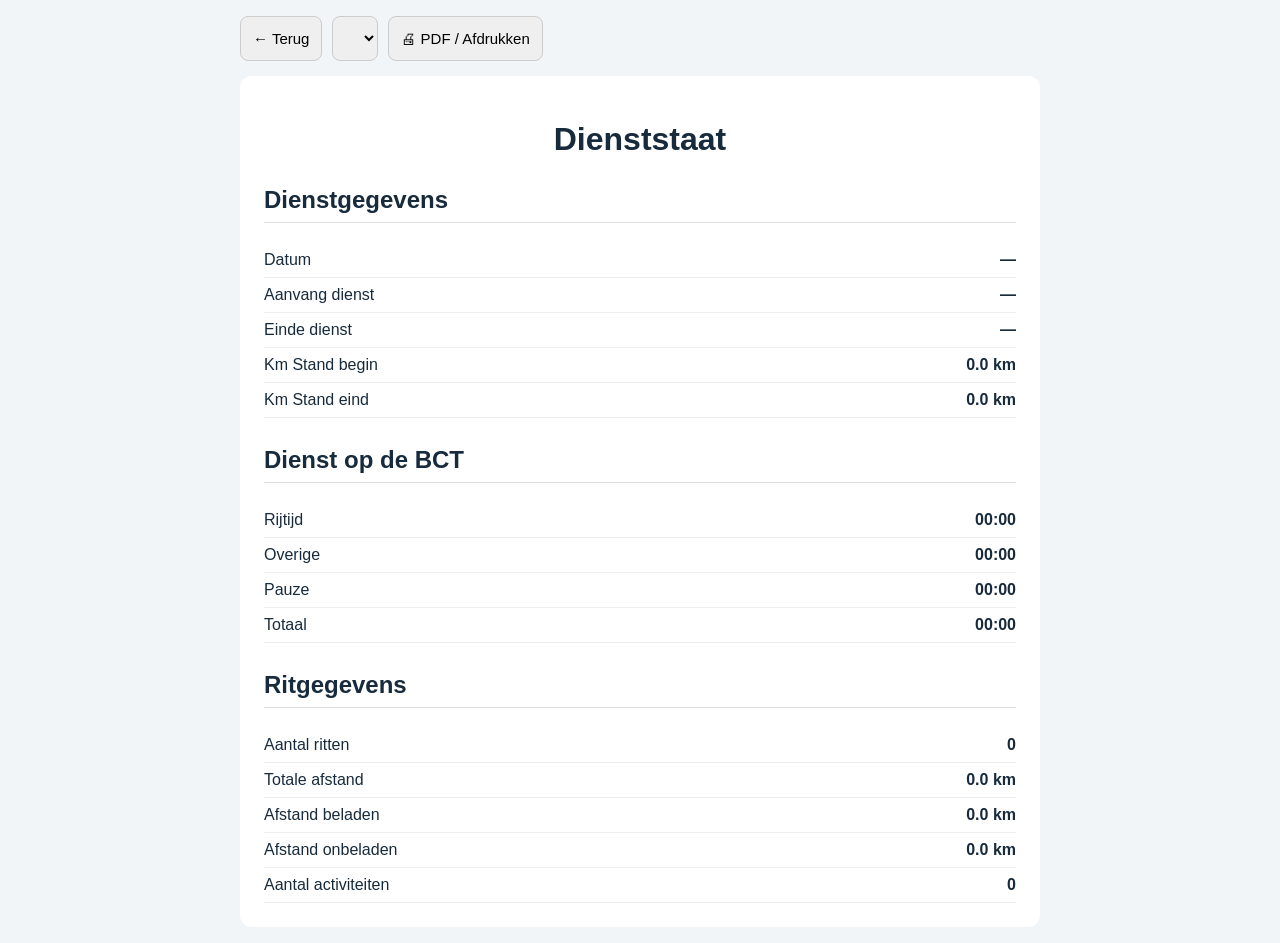
==== dienststaat.html @ f309f33b "Rename Dienststaat.html to dienststaat.html" ====
<!DOCTYPE html>
<html lang="nl">
<head>
<meta charset="UTF-8">
<meta name="viewport" content="width=device-width, initial-scale=1">
<meta name="theme-color" content="#102a43">
<title>Diensstaat | TAXI-CHIRON-01</title>

<style>
body {
  margin: 0;
  padding: 16px;
  font-family: Arial, Helvetica, sans-serif;
  background: #f2f5f8;
  color: #172b3d;
}

.container {
  max-width: 800px;
  margin: auto;
}

.sheet {
  background: white;
  padding: 24px;
  border-radius: 12px;
}

h1 {
  text-align: center;
}

h2 {
  margin-top: 28px;
  border-bottom: 1px solid #ddd;
  padding-bottom: 8px;
}

.row {
  display: flex;
  justify-content: space-between;
  gap: 12px;
  padding: 8px 0;
  border-bottom: 1px solid #eee;
}

.row strong {
  text-align: right;
}

.toolbar {
  display: flex;
  gap: 10px;
  flex-wrap: wrap;
  margin-bottom: 15px;
}

button, select {
  padding: 12px;
  border-radius: 8px;
  border: 1px solid #ccc;
  font-size: 15px;
}

@media print {
  body {
    background: white;
    padding: 0;
  }

  .toolbar {
    display: none;
  }

  .sheet {
    border-radius: 0;
  }
}
</style>
</head>

<body>
<div class="container">

<div class="toolbar">
  <button onclick="window.location.href='index.html'">← Terug</button>
  <select id="shiftSelect"></select>
  <button onclick="window.print()">🖨 PDF / Afdrukken</button>
</div>

<div class="sheet" id="sheet">
  <h1>Dienststaat</h1>

  <h2>Dienstgegevens</h2>
  <div class="row"><span>Datum</span><strong id="date">—</strong></div>
  <div class="row"><span>Aanvang dienst</span><strong id="start">—</strong></div>
  <div class="row"><span>Einde dienst</span><strong id="end">—</strong></div>
  <div class="row"><span>Km Stand begin</span><strong id="kmStart">0.0 km</strong></div>
  <div class="row"><span>Km Stand eind</span><strong id="kmEnd">0.0 km</strong></div>

  <h2>Dienst op de BCT</h2>
  <div class="row"><span>Rijtijd</span><strong id="driveTime">00:00</strong></div>
  <div class="row"><span>Overige</span><strong id="otherTime">00:00</strong></div>
  <div class="row"><span>Pauze</span><strong id="pauseTime">00:00</strong></div>
  <div class="row"><span>Totaal</span><strong id="totalTime">00:00</strong></div>

  <h2>Ritgegevens</h2>
  <div class="row"><span>Aantal ritten</span><strong id="tripCount">0</strong></div>
  <div class="row"><span>Totale afstand</span><strong id="totalDistance">0.0 km</strong></div>
  <div class="row"><span>Afstand beladen</span><strong id="loadedDistance">0.0 km</strong></div>
  <div class="row"><span>Afstand onbeladen</span><strong id="unloadedDistance">0.0 km</strong></div>
  <div class="row"><span>Aantal activiteiten</span><strong id="activities">0</strong></div>
</div>
</div>

<script>
"use strict";

const SHIFT_KEY = "taxi_shift";
const TRIPS_KEY = "taxi_trips";

function readJSON(key, fallback) {
  try {
    return JSON.parse(localStorage.getItem(key) || JSON.stringify(fallback));
  } catch {
    return fallback;
  }
}

function getShifts() {
  const current = readJSON(SHIFT_KEY, null);
  const archived = readJSON("taxi_shifts_history", []);

  const list = Array.isArray(archived) ? archived.slice() : [];

  if (current && current.startTime) {
    list.push(current);
  }

  return list.sort((a, b) => new Date(b.startTime) - new Date(a.startTime);
}

function timeText(date) {
  if (!date) return "—";
  return new Date(date).toLocaleTimeString("nl-BE", {
    hour: "2-digit",
    minute: "2-digit"
  });
}

function duration(ms) {
  ms = Math.max(0, ms || 0);
  const minutes = Math.floor(ms / 60000);
  const hours = Math.floor(minutes / 60);
  return String(hours).padStart(2, "0") + ":" +
    String(minutes % 60).padStart(2, "0");
}

function shiftDuration(shift) {
  if (!shift.startTime) return 0;
  const end = shift.endTime || Date.now();
  return Math.max(0, new Date(end) - new Date(shift.startTime));
}

function pauseDuration(shift) {
  return (shift.pauses || []).reduce((sum, p) => {
    const end = p.endTime || (shift.active ? Date.now() : 0);
    return sum + Math.max(0, new Date(end) - new Date(p.startTime));
  }, 0);
}

function driveDuration(trips) {
  return trips.reduce((sum, t) => {
    if (!t.startTime || !t.endTime) return sum;
    return sum + Math.max(0, new Date(t.endTime) - new Date(t.startTime));
  }, 0);
}

function set(id, value) {
  document.getElementById(id).textContent = value;
}

function localDate(date) {
  return new Date(date).toLocaleDateString("nl-BE");
}

function getShiftTrips(shift) {
  const all = readJSON(TRIPS_KEY, []);
  return all.filter(t =>
    new Date(t.startTime) >= new Date(shift.startTime) &&
    (!shift.endTime || new Date(t.startTime) <= new Date(shift.endTime))
  );
}

function render(shift) {
  if (!shift) return;

  const trips = getShiftTrips(shift);
  const totalMs = shiftDuration(shift);
  const pauseMs = pauseDuration(shift);
  const driveMs = driveDuration(trips);
  const otherMs = Math.max(0, totalMs - pauseMs - driveMs);

  const loadedKm = trips.reduce((sum, t) => sum + Number(t.distanceKm || 0), 0);
  const totalKm = loadedKm;
  const unloadedKm = 0;

  set("date", localDate(shift.startTime));
  set("start", timeText(shift.startTime));
  set("end", timeText(shift.endTime));
  set("kmStart", "0.0 km");
  set("kmEnd", totalKm.toFixed(1) + " km");

  set("driveTime", duration(driveMs));
  set("otherTime", duration(otherMs));
  set("pauseTime", duration(pauseMs));
  set("totalTime", duration(totalMs));

  set("tripCount", trips.length);
  set("totalDistance", totalKm.toFixed(1) + " km");
  set("loadedDistance", loadedKm.toFixed(1) + " km");
  set("unloadedDistance", unloadedKm.toFixed(1) + " km");
  set("activities", trips.length);
}

const shifts = getShifts();
const select = document.getElementById("shiftSelect");

shifts.forEach((shift, index) => {
  const option = document.createElement("option");
  option.value = index;
  option.textContent =
    localDate(shift.startTime) + " · " + timeText(shift.startTime);
  select.appendChild(option);
});

select.addEventListener("change", () => {
  render(shifts[Number(select.value)]);
});

if (shifts.length) {
  render(shifts[0]);
} else {
  document.getElementById("sheet").innerHTML =
    "<h1>Dienststaat</h1><p>Nog geen diensten geregistreerd.</p>";
}
</script>
</body>
</html>
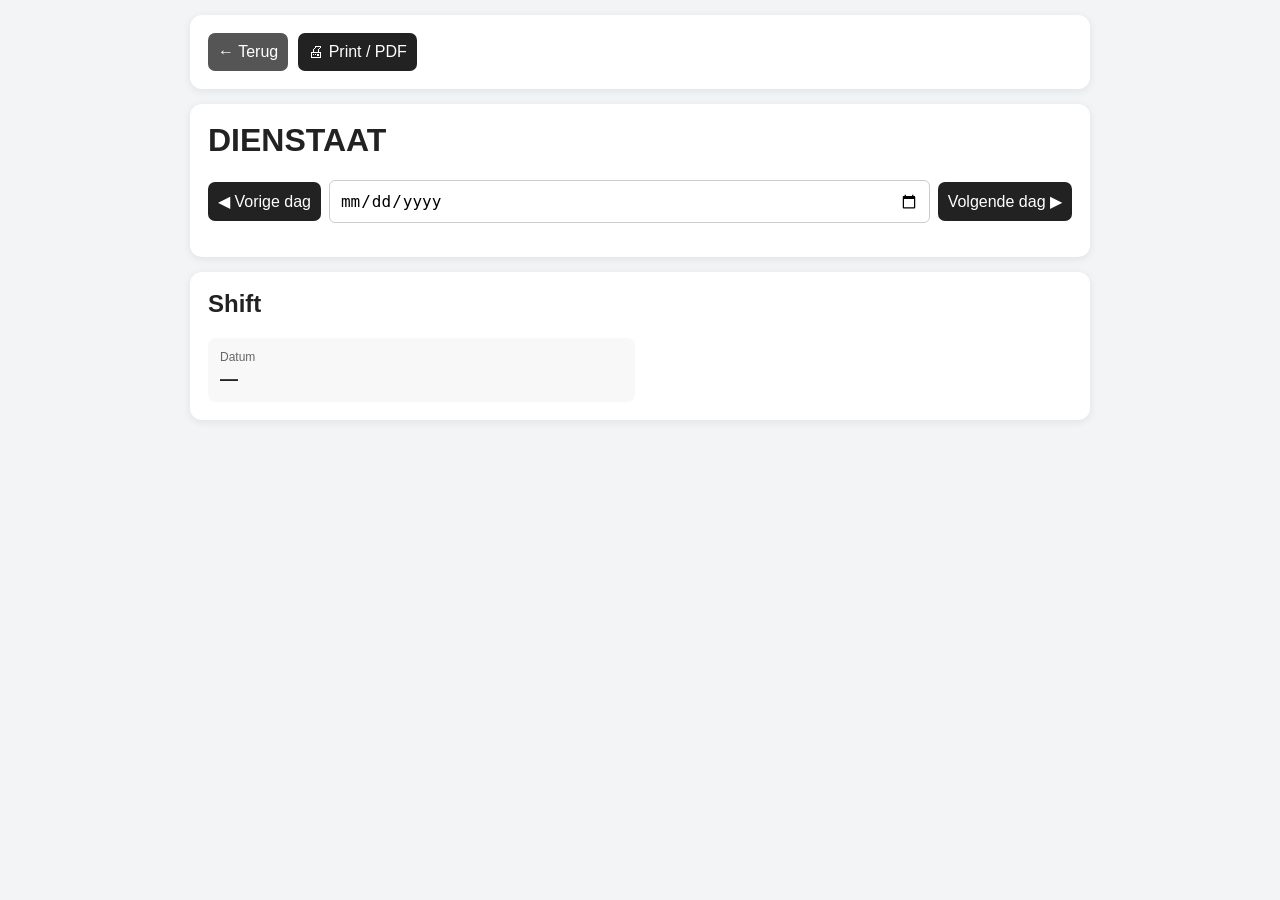
==== commit fccd0f43: "Update dienststaat.html" ====
--- a/dienststaat.html
+++ b/dienststaat.html
@@ -3,63 +3,123 @@
 <head>
 <meta charset="UTF-8">
 <meta name="viewport" content="width=device-width, initial-scale=1">
-<meta name="theme-color" content="#102a43">
-<title>Diensstaat | TAXI-CHIRON-01</title>
+<title>Dienststaat - Taxi Logbook</title>
 
 <style>
+* {
+  box-sizing: border-box;
+}
+
 body {
+  font-family: Arial, sans-serif;
+  background: #f3f4f6;
+  color: #222;
   margin: 0;
-  padding: 16px;
-  font-family: Arial, Helvetica, sans-serif;
-  background: #f2f5f8;
-  color: #172b3d;
+  padding: 15px;
 }
 
 .container {
-  max-width: 800px;
+  max-width: 900px;
   margin: auto;
 }
 
-.sheet {
+.card {
   background: white;
-  padding: 24px;
+  padding: 18px;
+  margin-bottom: 15px;
   border-radius: 12px;
+  box-shadow: 0 2px 8px rgba(0,0,0,.08);
 }
 
-h1 {
-  text-align: center;
+h1, h2 {
+  margin-top: 0;
 }
 
-h2 {
-  margin-top: 28px;
-  border-bottom: 1px solid #ddd;
-  padding-bottom: 8px;
+.date-controls {
+  display: flex;
+  gap: 8px;
+  align-items: center;
+  flex-wrap: wrap;
+}
+
+button, input, select {
+  padding: 10px;
+  font-size: 16px;
+}
+
+button {
+  border: none;
+  border-radius: 7px;
+  cursor: pointer;
+  background: #222;
+  color: white;
+}
+
+button:active {
+  opacity: .8;
+}
+
+input, select {
+  border: 1px solid #ccc;
+  border-radius: 6px;
+}
+
+.date-controls input {
+  flex: 1;
+  min-width: 150px;
+}
+
+.info-grid {
+  display: grid;
+  grid-template-columns: repeat(2, 1fr);
+  gap: 10px;
+}
+
+.info-box {
+  background: #f8f8f8;
+  padding: 12px;
+  border-radius: 8px;
+}
+
+.label {
+  font-size: 12px;
+  color: #666;
+  margin-bottom: 5px;
+}
+
+.value {
+  font-size: 18px;
+  font-weight: bold;
 }
 
 .row {
   display: flex;
   justify-content: space-between;
-  gap: 12px;
-  padding: 8px 0;
+  padding: 9px 0;
   border-bottom: 1px solid #eee;
+  gap: 10px;
 }
 
-.row strong {
-  text-align: right;
+.empty {
+  text-align: center;
+  color: #777;
+  padding: 25px;
 }
 
-.toolbar {
+.actions {
   display: flex;
   gap: 10px;
   flex-wrap: wrap;
-  margin-bottom: 15px;
 }
 
-button, select {
-  padding: 12px;
-  border-radius: 8px;
-  border: 1px solid #ccc;
-  font-size: 15px;
+.back {
+  background: #555;
+}
+
+@media (max-width: 500px) {
+  .info-grid {
+    grid-template-columns: 1fr;
+  }
 }
 
 @media print {
@@ -68,182 +128,53 @@
     padding: 0;
   }
 
-  .toolbar {
-    display: none;
+  .no-print {
+    display: none !important;
   }
 
-  .sheet {
-    border-radius: 0;
+  .card {
+    box-shadow: none;
+    border: 1px solid #ddd;
   }
 }
 </style>
 </head>
 
 <body>
+
 <div class="container">
 
-<div class="toolbar">
-  <button onclick="window.location.href='index.html'">← Terug</button>
-  <select id="shiftSelect"></select>
-  <button onclick="window.print()">🖨 PDF / Afdrukken</button>
-</div>
+  <div class="card no-print">
+    <div class="actions">
+      <button class="back" onclick="history.back()">← Terug</button>
+      <button onclick="window.print()">🖨 Print / PDF</button>
+    </div>
+  </div>
 
-<div class="sheet" id="sheet">
-  <h1>Dienststaat</h1>
+  <div class="card">
+    <h1>DIENSTAAT</h1>
 
-  <h2>Dienstgegevens</h2>
-  <div class="row"><span>Datum</span><strong id="date">—</strong></div>
-  <div class="row"><span>Aanvang dienst</span><strong id="start">—</strong></div>
-  <div class="row"><span>Einde dienst</span><strong id="end">—</strong></div>
-  <div class="row"><span>Km Stand begin</span><strong id="kmStart">0.0 km</strong></div>
-  <div class="row"><span>Km Stand eind</span><strong id="kmEnd">0.0 km</strong></div>
+    <div class="date-controls no-print">
+      <button id="prevDay">◀ Vorige dag</button>
+      <input type="date" id="datePicker">
+      <button id="nextDay">Volgende dag ▶</button>
+    </div>
 
-  <h2>Dienst op de BCT</h2>
-  <div class="row"><span>Rijtijd</span><strong id="driveTime">00:00</strong></div>
-  <div class="row"><span>Overige</span><strong id="otherTime">00:00</strong></div>
-  <div class="row"><span>Pauze</span><strong id="pauseTime">00:00</strong></div>
-  <div class="row"><span>Totaal</span><strong id="totalTime">00:00</strong></div>
+    <div id="shiftSelectorBox" style="display:none; margin-top:15px;">
+      <label for="shiftSelector"><b>Vardiya seç:</b></label>
+      <select id="shiftSelector"></select>
+    </div>
 
-  <h2>Ritgegevens</h2>
-  <div class="row"><span>Aantal ritten</span><strong id="tripCount">0</strong></div>
-  <div class="row"><span>Totale afstand</span><strong id="totalDistance">0.0 km</strong></div>
-  <div class="row"><span>Afstand beladen</span><strong id="loadedDistance">0.0 km</strong></div>
-  <div class="row"><span>Afstand onbeladen</span><strong id="unloadedDistance">0.0 km</strong></div>
-  <div class="row"><span>Aantal activiteiten</span><strong id="activities">0</strong></div>
-</div>
-</div>
+    <p id="selectedDateText"></p>
+    <p id="status"></p>
+  </div>
 
-<script>
-"use strict";
+  <div class="card">
+    <h2>Shift</h2>
+    <div class="info-grid">
+      <div class="info-box">
+        <div class="label">Datum</div>
+        <div class="value" id="datum">—</div>
+      </div>
 
-const SHIFT_KEY = "taxi_shift";
-const TRIPS_KEY = "taxi_trips";
-
-function readJSON(key, fallback) {
-  try {
-    return JSON.parse(localStorage.getItem(key) || JSON.stringify(fallback));
-  } catch {
-    return fallback;
-  }
-}
-
-function getShifts() {
-  const current = readJSON(SHIFT_KEY, null);
-  const archived = readJSON("taxi_shifts_history", []);
-
-  const list = Array.isArray(archived) ? archived.slice() : [];
-
-  if (current && current.startTime) {
-    list.push(current);
-  }
-
-  return list.sort((a, b) => new Date(b.startTime) - new Date(a.startTime);
-}
-
-function timeText(date) {
-  if (!date) return "—";
-  return new Date(date).toLocaleTimeString("nl-BE", {
-    hour: "2-digit",
-    minute: "2-digit"
-  });
-}
-
-function duration(ms) {
-  ms = Math.max(0, ms || 0);
-  const minutes = Math.floor(ms / 60000);
-  const hours = Math.floor(minutes / 60);
-  return String(hours).padStart(2, "0") + ":" +
-    String(minutes % 60).padStart(2, "0");
-}
-
-function shiftDuration(shift) {
-  if (!shift.startTime) return 0;
-  const end = shift.endTime || Date.now();
-  return Math.max(0, new Date(end) - new Date(shift.startTime));
-}
-
-function pauseDuration(shift) {
-  return (shift.pauses || []).reduce((sum, p) => {
-    const end = p.endTime || (shift.active ? Date.now() : 0);
-    return sum + Math.max(0, new Date(end) - new Date(p.startTime));
-  }, 0);
-}
-
-function driveDuration(trips) {
-  return trips.reduce((sum, t) => {
-    if (!t.startTime || !t.endTime) return sum;
-    return sum + Math.max(0, new Date(t.endTime) - new Date(t.startTime));
-  }, 0);
-}
-
-function set(id, value) {
-  document.getElementById(id).textContent = value;
-}
-
-function localDate(date) {
-  return new Date(date).toLocaleDateString("nl-BE");
-}
-
-function getShiftTrips(shift) {
-  const all = readJSON(TRIPS_KEY, []);
-  return all.filter(t =>
-    new Date(t.startTime) >= new Date(shift.startTime) &&
-    (!shift.endTime || new Date(t.startTime) <= new Date(shift.endTime))
-  );
-}
-
-function render(shift) {
-  if (!shift) return;
-
-  const trips = getShiftTrips(shift);
-  const totalMs = shiftDuration(shift);
-  const pauseMs = pauseDuration(shift);
-  const driveMs = driveDuration(trips);
-  const otherMs = Math.max(0, totalMs - pauseMs - driveMs);
-
-  const loadedKm = trips.reduce((sum, t) => sum + Number(t.distanceKm || 0), 0);
-  const totalKm = loadedKm;
-  const unloadedKm = 0;
-
-  set("date", localDate(shift.startTime));
-  set("start", timeText(shift.startTime));
-  set("end", timeText(shift.endTime));
-  set("kmStart", "0.0 km");
-  set("kmEnd", totalKm.toFixed(1) + " km");
-
-  set("driveTime", duration(driveMs));
-  set("otherTime", duration(otherMs));
-  set("pauseTime", duration(pauseMs));
-  set("totalTime", duration(totalMs));
-
-  set("tripCount", trips.length);
-  set("totalDistance", totalKm.toFixed(1) + " km");
-  set("loadedDistance", loadedKm.toFixed(1) + " km");
-  set("unloadedDistance", unloadedKm.toFixed(1) + " km");
-  set("activities", trips.length);
-}
-
-const shifts = getShifts();
-const select = document.getElementById("shiftSelect");
-
-shifts.forEach((shift, index) => {
-  const option = document.createElement("option");
-  option.value = index;
-  option.textContent =
-    localDate(shift.startTime) + " · " + timeText(shift.startTime);
-  select.appendChild(option);
-});
-
-select.addEventListener("change", () => {
-  render(shifts[Number(select.value)]);
-});
-
-if (shifts.length) {
-  render(shifts[0]);
-} else {
-  document.getElementById("sheet").innerHTML =
-    "<h1>Dienststaat</h1><p>Nog geen diensten geregistreerd.</p>";
-}
-</script>
-</body>
-</html>
+     
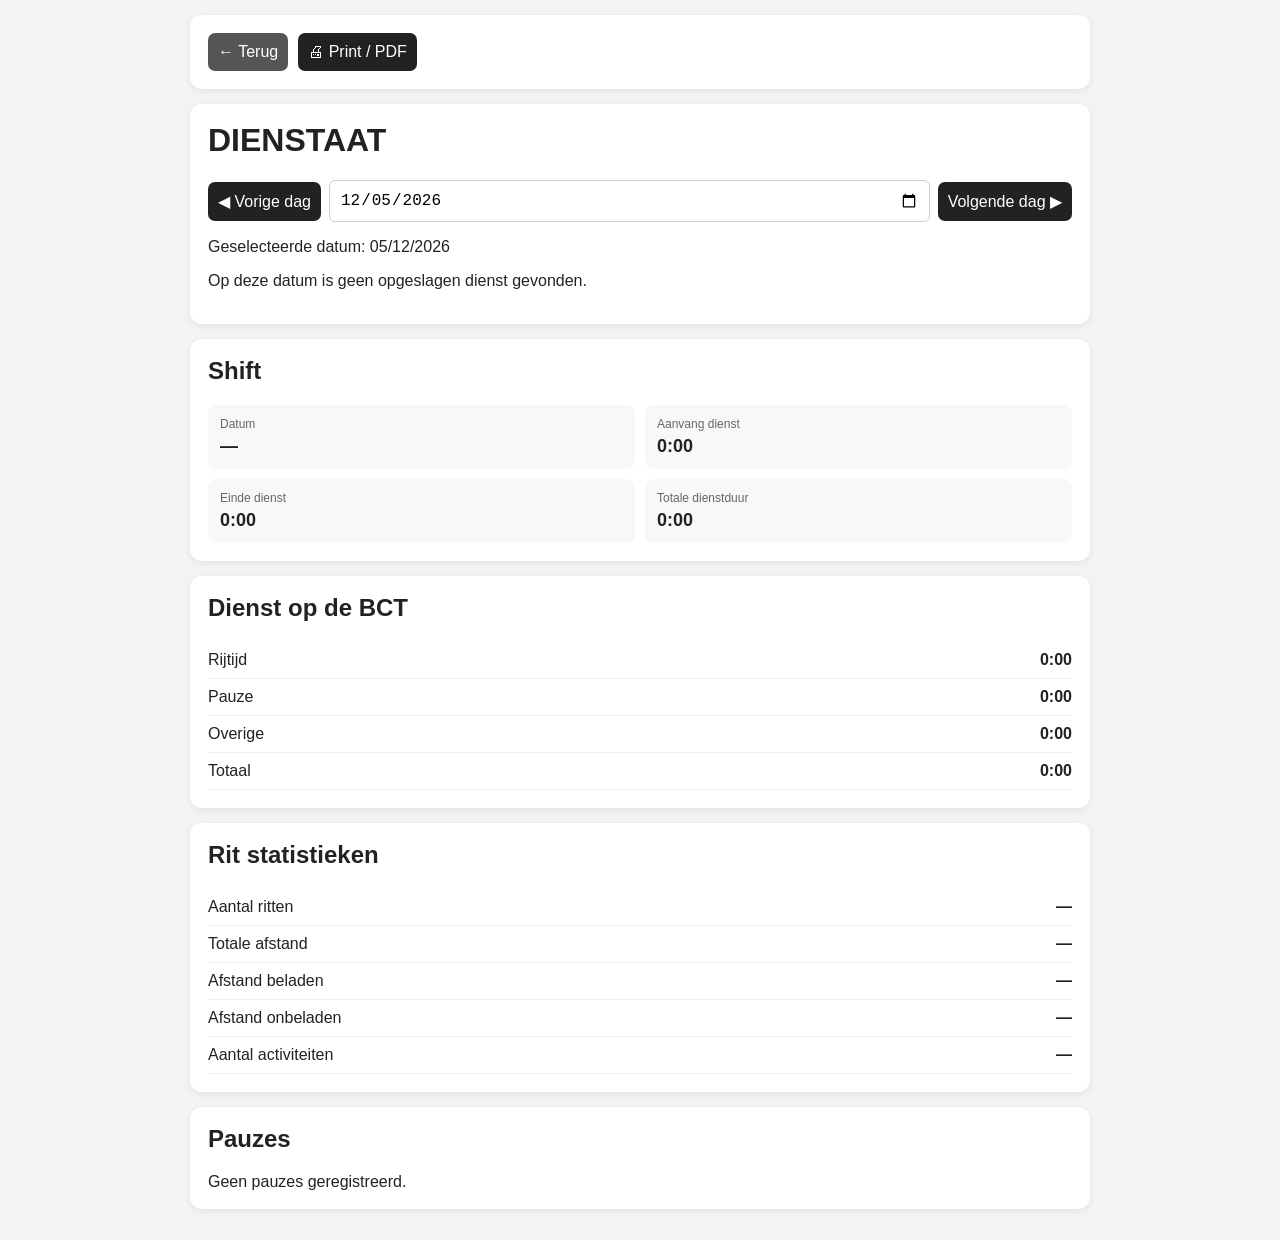
==== commit 8cb96fa9: "Update dienststaat.html" ====
--- a/dienststaat.html
+++ b/dienststaat.html
@@ -177,4 +177,386 @@
         <div class="value" id="datum">—</div>
       </div>
 
-     
+      <div class="info-box">
+        <div class="label">Aanvang dienst</div>
+        <div class="value" id="startTime">—</div>
+      </div>
+
+      <div class="info-box">
+        <div class="label">Einde dienst</div>
+        <div class="value" id="endTime">—</div>
+      </div>
+
+      <div class="info-box">
+        <div class="label">Totale dienstduur</div>
+        <div class="value" id="totalTime">—</div>
+      </div>
+    </div>
+  </div>
+
+  <div class="card">
+    <h2>Dienst op de BCT</h2>
+
+    <div class="row">
+      <span>Rijtijd</span>
+      <strong id="drivingTime">0:00</strong>
+    </div>
+
+    <div class="row">
+      <span>Pauze</span>
+      <strong id="pauseTime">0:00</strong>
+    </div>
+
+    <div class="row">
+      <span>Overige</span>
+      <strong id="otherTime">0:00</strong>
+    </div>
+
+    <div class="row">
+      <span>Totaal</span>
+      <strong id="totalBCT">0:00</strong>
+    </div>
+  </div>
+
+  <div class="card">
+    <h2>Rit statistieken</h2>
+
+    <div class="row">
+      <span>Aantal ritten</span>
+      <strong id="tripCount">0</strong>
+    </div>
+
+    <div class="row">
+      <span>Totale afstand</span>
+      <strong id="totalDistance">0.00 km</strong>
+    </div>
+
+    <div class="row">
+      <span>Afstand beladen</span>
+      <strong id="loadedDistance">0.00 km</strong>
+    </div>
+
+    <div class="row">
+      <span>Afstand onbeladen</span>
+      <strong id="emptyDistance">0.00 km</strong>
+    </div>
+
+    <div class="row">
+      <span>Aantal activiteiten</span>
+      <strong id="activityCount">0</strong>
+    </div>
+  </div>
+
+  <div class="card">
+    <h2>Pauzes</h2>
+    <div id="pauseList">Geen pauzes geregistreerd.</div>
+  </div>
+
+</div>
+
+<script>
+"use strict";
+
+const SHIFT_HISTORY_KEY = "taxi_shifts_history";
+const SHIFT_KEY = "taxi_shift";
+const TRIPS_KEY = "taxi_trips";
+
+const datePicker = document.getElementById("datePicker");
+const shiftSelector = document.getElementById("shiftSelector");
+const shiftSelectorBox = document.getElementById("shiftSelectorBox");
+
+function readStorage(key, fallback) {
+  try {
+    return JSON.parse(localStorage.getItem(key)) ?? fallback;
+  } catch {
+    return fallback;
+  }
+}
+
+function getAllShifts() {
+  let shifts = readStorage(SHIFT_HISTORY_KEY, []);
+
+  if (!Array.isArray(shifts)) shifts = [];
+
+  const current = readStorage(SHIFT_KEY, null);
+
+  // Aktif veya son vardiyayı da geçmiş listesine ekle,
+  // ama aynı vardiyayı iki kez gösterme.
+  if (current && current.startTime) {
+    const exists = shifts.some(s =>
+      (s.id && current.id && s.id === current.id) ||
+      s.startTime === current.startTime
+    );
+
+    if (!exists) shifts.push(current);
+  }
+
+  return shifts;
+}
+
+function getTrips() {
+  const trips = readStorage(TRIPS_KEY, []);
+  return Array.isArray(trips) ? trips : [];
+}
+
+function dateKey(date) {
+  const d = new Date(date);
+  if (isNaN(d)) return "";
+
+  const year = d.getFullYear();
+  const month = String(d.getMonth() + 1).padStart(2, "0");
+  const day = String(d.getDate()).padStart(2, "0");
+
+  return `${year}-${month}-${day}`;
+}
+
+function localDateKeyFromISO(iso) {
+  if (!iso) return "";
+
+  const d = new Date(iso);
+  if (isNaN(d)) return "";
+
+  return dateKey(d);
+}
+
+function formatTime(iso) {
+  if (!iso) return "—";
+
+  return new Date(iso).toLocaleTimeString("nl-BE", {
+    hour: "2-digit",
+    minute: "2-digit"
+  });
+}
+
+function formatDateDisplay(date) {
+  if (!date) return "—";
+
+  return new Date(date + "T12:00:00").toLocaleDateString("nl-BE", {
+    day: "2-digit",
+    month: "2-digit",
+    year: "numeric"
+  });
+}
+
+function durationMs(start, end) {
+  if (!start || !end) return 0;
+
+  const result = new Date(end) - new Date(start);
+  return Math.max(0, result);
+}
+
+function formatDuration(ms) {
+  const minutes = Math.floor(Math.max(0, ms) / 60000);
+  const hours = Math.floor(minutes / 60);
+  const remaining = minutes % 60;
+
+  return `${hours}:${String(remaining).padStart(2, "0")}`;
+}
+
+function shiftDuration(shift) {
+  if (!shift?.startTime) return 0;
+
+  const end = shift.endTime || new Date().toISOString();
+
+  return durationMs(shift.startTime, end);
+}
+
+function pauseDuration(shift) {
+  if (!Array.isArray(shift?.pauses)) return 0;
+
+  let total = 0;
+
+  shift.pauses.forEach(p => {
+    const end = p.endTime || new Date().toISOString();
+    total += durationMs(p.startTime, end);
+  });
+
+  return total;
+}
+
+function tripsForShift(shift) {
+  if (!shift) return [];
+
+  const trips = getTrips();
+
+  return trips.filter(t => {
+    if (!t.startTime) return false;
+
+    const tripDate = localDateKeyFromISO(t.startTime);
+    const shiftDate = localDateKeyFromISO(shift.startTime);
+
+    return tripDate === shiftDate &&
+      new Date(t.startTime) >= new Date(shift.startTime) &&
+      (!shift.endTime || new Date(t.startTime) <= new Date(shift.endTime));
+  });
+}
+
+function getShiftsForDate(date) {
+  return getAllShifts()
+    .filter(s => localDateKeyFromISO(s.startTime) === date)
+    .sort((a, b) => new Date(a.startTime) - new Date(b.startTime));
+}
+
+function renderDate(date) {
+  const shifts = getShiftsForDate(date);
+
+  document.getElementById("selectedDateText").textContent =
+    "Geselecteerde datum: " + formatDateDisplay(date);
+
+  if (!shifts.length) {
+    shiftSelectorBox.style.display = "none";
+    document.getElementById("status").textContent =
+      "Op deze datum is geen opgeslagen dienst gevonden.";
+
+    clearDisplay();
+    return;
+  }
+
+  if (shifts.length > 1) {
+    shiftSelectorBox.style.display = "block";
+
+    shiftSelector.innerHTML = shifts.map((s, i) => {
+      return `<option value="${i}">Dienst ${i + 1} · ${formatTime(s.startTime)}</option>`;
+    }).join("");
+  } else {
+    shiftSelectorBox.style.display = "none";
+  }
+
+  showShift(shifts[Number(shiftSelector.value) || 0], date);
+}
+
+function clearDisplay() {
+  [
+    "datum", "startTime", "endTime", "totalTime",
+    "drivingTime", "pauseTime", "otherTime", "totalBCT",
+    "tripCount", "totalDistance", "loadedDistance",
+    "emptyDistance", "activityCount"
+  ].forEach(id => {
+    document.getElementById(id).textContent =
+      id.includes("Time") || id.includes("BCT") ? "0:00" : "—";
+  });
+
+  document.getElementById("pauseList").textContent =
+    "Geen pauzes geregistreerd.";
+}
+
+function showShift(shift, date) {
+  if (!shift) {
+    clearDisplay();
+    return;
+  }
+
+  document.getElementById("status").textContent =
+    shift.active ? "Dienst is nog actief." : "Dienst afgesloten.";
+
+  document.getElementById("datum").textContent =
+    formatDateDisplay(date);
+
+  document.getElementById("startTime").textContent =
+    formatTime(shift.startTime);
+
+  document.getElementById("endTime").textContent =
+    formatTime(shift.endTime);
+
+  const total = shiftDuration(shift);
+  const pauses = pauseDuration(shift);
+
+  document.getElementById("totalTime").textContent =
+    formatDuration(total);
+
+  document.getElementById("pauseTime").textContent =
+    formatDuration(pauses);
+
+  const trips = tripsForShift(shift);
+
+  let driving = 0;
+  let totalKm = 0;
+  let loadedKm = 0;
+  let emptyKm = 0;
+
+  trips.forEach(t => {
+    driving += durationMs(t.startTime, t.endTime);
+    const km = Number(t.distanceKm || 0);
+
+    totalKm += km;
+
+    // Uber/Bolt/Normal türlerini beladen olarak varsayıyoruz.
+    loadedKm += km;
+  });
+
+  const other = Math.max(0, total - driving - pauses);
+
+  document.getElementById("drivingTime").textContent =
+    formatDuration(driving);
+
+  document.getElementById("otherTime").textContent =
+    formatDuration(other);
+
+  document.getElementById("totalBCT").textContent =
+    formatDuration(total);
+
+  document.getElementById("tripCount").textContent =
+    trips.length;
+
+  document.getElementById("totalDistance").textContent =
+    totalKm.toFixed(2) + " km";
+
+  document.getElementById("loadedDistance").textContent =
+    loadedKm.toFixed(2) + " km";
+
+  document.getElementById("emptyDistance").textContent =
+    emptyKm.toFixed(2) + " km";
+
+  document.getElementById("activityCount").textContent =
+    trips.length;
+
+  renderPauses(shift);
+}
+
+function renderPauses(shift) {
+  const box = document.getElementById("pauseList");
+
+  if (!Array.isArray(shift.pauses) || !shift.pauses.length) {
+    box.textContent = "Geen pauzes geregistreerd.";
+    return;
+  }
+
+  box.innerHTML = shift.pauses.map((p, i) => `
+    <div class="row">
+      <span>Pauze ${i + 1}</span>
+      <strong>${formatTime(p.startTime)} – ${formatTime(p.endTime)}</strong>
+    </div>
+  `).join("");
+}
+
+function refresh() {
+  const date = datePicker.value;
+  renderDate(date);
+}
+
+function moveDate(days) {
+  const d = new Date(datePicker.value + "T12:00:00");
+  d.setDate(d.getDate() + days);
+
+  datePicker.value = dateKey(d);
+  refresh();
+}
+
+document.getElementById("prevDay").addEventListener("click", () => moveDate(-1));
+document.getElementById("nextDay").addEventListener("click", () => moveDate(1));
+datePicker.addEventListener("change", refresh);
+
+shiftSelector.addEventListener("change", () => {
+  const date = datePicker.value;
+  const shifts = getShiftsForDate(date);
+
+  showShift(shifts[Number(shiftSelector.value) || 0], date);
+});
+
+// Vandaag als standaard datum
+datePicker.value = dateKey(new Date());
+refresh();
+</script>
+
+</body>
+</html>
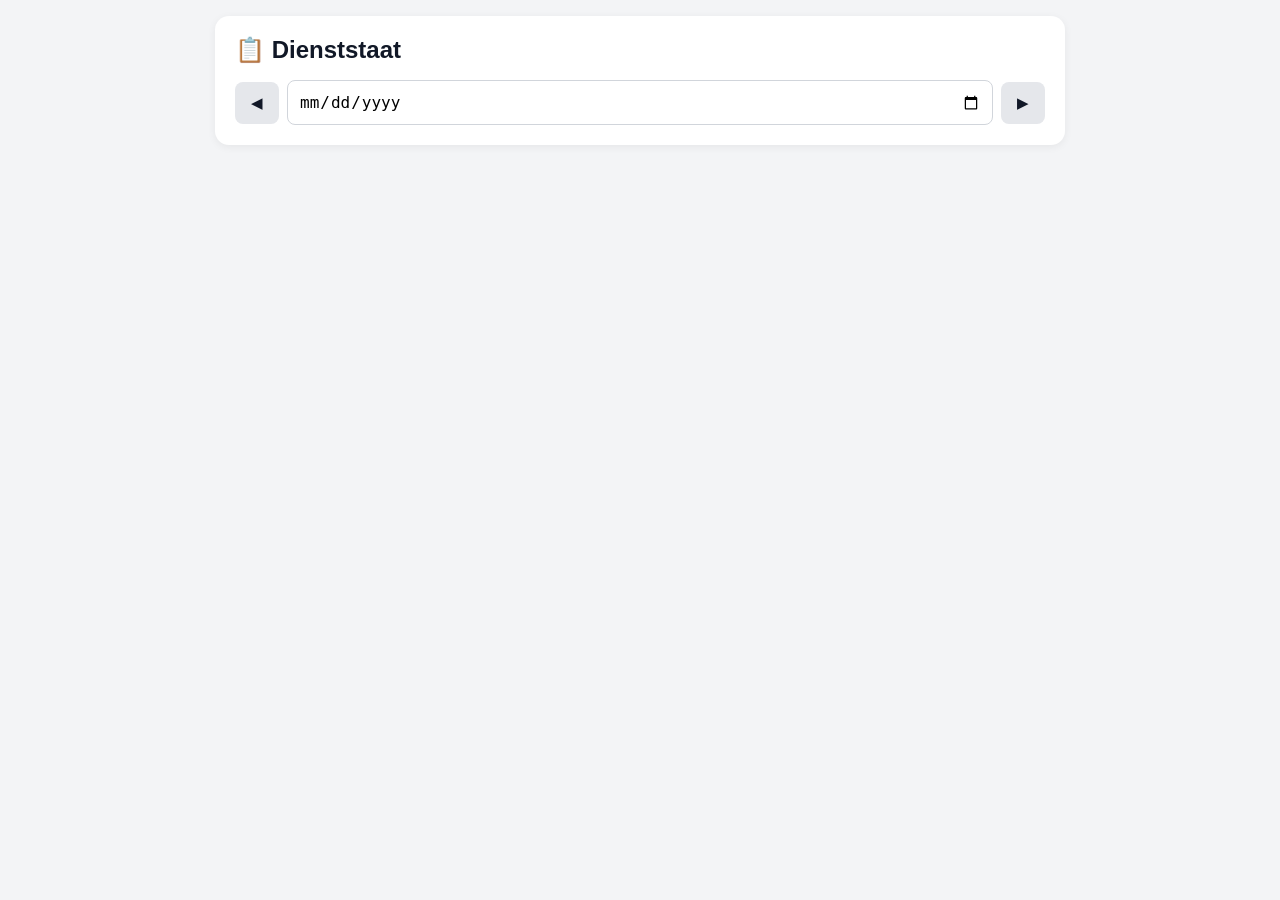
==== commit e4e55a91: "Update dienststaat.html" ====
--- a/dienststaat.html
+++ b/dienststaat.html
@@ -3,6 +3,7 @@
 <head>
 <meta charset="UTF-8">
 <meta name="viewport" content="width=device-width, initial-scale=1">
+<meta name="theme-color" content="#111827">
 <title>Dienststaat - Taxi Logbook</title>
 
 <style>
@@ -11,115 +12,164 @@
 }
 
 body {
+  margin: 0;
+  padding: 16px;
+  background: #f3f4f6;
+  color: #111827;
   font-family: Arial, sans-serif;
-  background: #f3f4f6;
-  color: #222;
-  margin: 0;
-  padding: 15px;
 }
 
 .container {
-  max-width: 900px;
+  max-width: 850px;
   margin: auto;
 }
 
 .card {
   background: white;
-  padding: 18px;
-  margin-bottom: 15px;
-  border-radius: 12px;
-  box-shadow: 0 2px 8px rgba(0,0,0,.08);
-}
-
-h1, h2 {
-  margin-top: 0;
-}
-
-.date-controls {
+  padding: 20px;
+  margin-bottom: 16px;
+  border-radius: 14px;
+  box-shadow: 0 2px 8px rgba(0,0,0,.06);
+}
+
+h1 {
+  margin: 0 0 16px;
+  font-size: 24px;
+}
+
+h2 {
+  font-size: 18px;
+  margin: 0 0 14px;
+}
+
+.navigation {
   display: flex;
   gap: 8px;
   align-items: center;
   flex-wrap: wrap;
 }
 
-button, input, select {
-  padding: 10px;
-  font-size: 16px;
-}
-
 button {
   border: none;
-  border-radius: 7px;
+  border-radius: 8px;
+  padding: 12px 16px;
+  background: #111827;
+  color: white;
+  font-size: 15px;
   cursor: pointer;
-  background: #222;
-  color: white;
-}
-
-button:active {
-  opacity: .8;
+}
+
+button.secondary {
+  background: #e5e7eb;
+  color: #111827;
 }
 
 input, select {
-  border: 1px solid #ccc;
-  border-radius: 6px;
-}
-
-.date-controls input {
+  padding: 11px;
+  border: 1px solid #d1d5db;
+  border-radius: 8px;
+  font-size: 16px;
+}
+
+#datePicker {
   flex: 1;
   min-width: 150px;
 }
 
-.info-grid {
+#shiftSelector {
+  width: 100%;
+  margin-top: 12px;
+}
+
+.stats {
   display: grid;
   grid-template-columns: repeat(2, 1fr);
-  gap: 10px;
-}
-
-.info-box {
-  background: #f8f8f8;
-  padding: 12px;
-  border-radius: 8px;
-}
-
-.label {
-  font-size: 12px;
-  color: #666;
-  margin-bottom: 5px;
-}
-
-.value {
-  font-size: 18px;
-  font-weight: bold;
-}
-
-.row {
+  gap: 12px;
+}
+
+.stat {
+  padding: 15px;
+  background: #f9fafb;
+  border: 1px solid #e5e7eb;
+  border-radius: 10px;
+}
+
+.stat .label {
+  font-size: 13px;
+  color: #6b7280;
+}
+
+.stat .value {
+  font-size: 23px;
+  font-weight: bold;
+  margin-top: 6px;
+}
+
+.trip {
+  border: 1px solid #e5e7eb;
+  border-radius: 10px;
+  padding: 14px;
+  margin-bottom: 10px;
+}
+
+.trip-header {
   display: flex;
   justify-content: space-between;
-  padding: 9px 0;
-  border-bottom: 1px solid #eee;
-  gap: 10px;
-}
-
-.empty {
-  text-align: center;
-  color: #777;
-  padding: 25px;
-}
-
-.actions {
-  display: flex;
   gap: 10px;
   flex-wrap: wrap;
-}
-
-.back {
-  background: #555;
-}
-
-@media (max-width: 500px) {
-  .info-grid {
-    grid-template-columns: 1fr;
-  }
+  margin-bottom: 8px;
+}
+
+.trip-type {
+  font-weight: bold;
+}
+
+.trip-route {
+  color: #374151;
+  line-height: 1.6;
+  margin-top: 8px;
+  word-break: break-word;
+}
+
+.trip-details {
+  display: flex;
+  gap: 15px;
+  flex-wrap: wrap;
+  margin-top: 10px;
+  color: #4b5563;
+  font-size: 14px;
+}
+
+.badge {
+  padding: 5px 9px;
+  border-radius: 20px;
+  background: #e5e7eb;
+  font-size: 12px;
+  font-weight: bold;
+}
+
+.empty {
+  padding: 20px;
+  text-align: center;
+  color: #6b7280;
+  background: #f9fafb;
+  border-radius: 10px;
+}
+
+.total {
+  font-weight: bold;
+  color: #059669;
+}
+
+.small {
+  font-size: 13px;
+  color: #6b7280;
+}
+
+hr {
+  border: 0;
+  border-top: 1px solid #e5e7eb;
+  margin: 16px 0;
 }
 
 @media print {
@@ -128,13 +178,34 @@
     padding: 0;
   }
 
-  .no-print {
-    display: none !important;
-  }
-
   .card {
     box-shadow: none;
     border: 1px solid #ddd;
+    break-inside: avoid;
+  }
+
+  button,
+  .navigation,
+  #shiftSelector {
+    display: none !important;
+  }
+}
+
+@media (max-width: 500px) {
+  .stats {
+    grid-template-columns: 1fr 1fr;
+  }
+
+  body {
+    padding: 10px;
+  }
+
+  .card {
+    padding: 15px;
+  }
+
+  .stat .value {
+    font-size: 20px;
   }
 }
 </style>
@@ -144,419 +215,11 @@
 
 <div class="container">
 
-  <div class="card no-print">
-    <div class="actions">
-      <button class="back" onclick="history.back()">← Terug</button>
-      <button onclick="window.print()">🖨 Print / PDF</button>
-    </div>
-  </div>
-
   <div class="card">
-    <h1>DIENSTAAT</h1>
-
-    <div class="date-controls no-print">
-      <button id="prevDay">◀ Vorige dag</button>
+    <h1>📋 Dienststaat</h1>
+
+    <div class="navigation">
+      <button class="secondary" id="prevDay">◀</button>
       <input type="date" id="datePicker">
-      <button id="nextDay">Volgende dag ▶</button>
-    </div>
-
-    <div id="shiftSelectorBox" style="display:none; margin-top:15px;">
-      <label for="shiftSelector"><b>Vardiya seç:</b></label>
-      <select id="shiftSelector"></select>
-    </div>
-
-    <p id="selectedDateText"></p>
-    <p id="status"></p>
-  </div>
-
-  <div class="card">
-    <h2>Shift</h2>
-    <div class="info-grid">
-      <div class="info-box">
-        <div class="label">Datum</div>
-        <div class="value" id="datum">—</div>
-      </div>
-
-      <div class="info-box">
-        <div class="label">Aanvang dienst</div>
-        <div class="value" id="startTime">—</div>
-      </div>
-
-      <div class="info-box">
-        <div class="label">Einde dienst</div>
-        <div class="value" id="endTime">—</div>
-      </div>
-
-      <div class="info-box">
-        <div class="label">Totale dienstduur</div>
-        <div class="value" id="totalTime">—</div>
-      </div>
-    </div>
-  </div>
-
-  <div class="card">
-    <h2>Dienst op de BCT</h2>
-
-    <div class="row">
-      <span>Rijtijd</span>
-      <strong id="drivingTime">0:00</strong>
-    </div>
-
-    <div class="row">
-      <span>Pauze</span>
-      <strong id="pauseTime">0:00</strong>
-    </div>
-
-    <div class="row">
-      <span>Overige</span>
-      <strong id="otherTime">0:00</strong>
-    </div>
-
-    <div class="row">
-      <span>Totaal</span>
-      <strong id="totalBCT">0:00</strong>
-    </div>
-  </div>
-
-  <div class="card">
-    <h2>Rit statistieken</h2>
-
-    <div class="row">
-      <span>Aantal ritten</span>
-      <strong id="tripCount">0</strong>
-    </div>
-
-    <div class="row">
-      <span>Totale afstand</span>
-      <strong id="totalDistance">0.00 km</strong>
-    </div>
-
-    <div class="row">
-      <span>Afstand beladen</span>
-      <strong id="loadedDistance">0.00 km</strong>
-    </div>
-
-    <div class="row">
-      <span>Afstand onbeladen</span>
-      <strong id="emptyDistance">0.00 km</strong>
-    </div>
-
-    <div class="row">
-      <span>Aantal activiteiten</span>
-      <strong id="activityCount">0</strong>
-    </div>
-  </div>
-
-  <div class="card">
-    <h2>Pauzes</h2>
-    <div id="pauseList">Geen pauzes geregistreerd.</div>
-  </div>
-
-</div>
-
-<script>
-"use strict";
-
-const SHIFT_HISTORY_KEY = "taxi_shifts_history";
-const SHIFT_KEY = "taxi_shift";
-const TRIPS_KEY = "taxi_trips";
-
-const datePicker = document.getElementById("datePicker");
-const shiftSelector = document.getElementById("shiftSelector");
-const shiftSelectorBox = document.getElementById("shiftSelectorBox");
-
-function readStorage(key, fallback) {
-  try {
-    return JSON.parse(localStorage.getItem(key)) ?? fallback;
-  } catch {
-    return fallback;
-  }
-}
-
-function getAllShifts() {
-  let shifts = readStorage(SHIFT_HISTORY_KEY, []);
-
-  if (!Array.isArray(shifts)) shifts = [];
-
-  const current = readStorage(SHIFT_KEY, null);
-
-  // Aktif veya son vardiyayı da geçmiş listesine ekle,
-  // ama aynı vardiyayı iki kez gösterme.
-  if (current && current.startTime) {
-    const exists = shifts.some(s =>
-      (s.id && current.id && s.id === current.id) ||
-      s.startTime === current.startTime
-    );
-
-    if (!exists) shifts.push(current);
-  }
-
-  return shifts;
-}
-
-function getTrips() {
-  const trips = readStorage(TRIPS_KEY, []);
-  return Array.isArray(trips) ? trips : [];
-}
-
-function dateKey(date) {
-  const d = new Date(date);
-  if (isNaN(d)) return "";
-
-  const year = d.getFullYear();
-  const month = String(d.getMonth() + 1).padStart(2, "0");
-  const day = String(d.getDate()).padStart(2, "0");
-
-  return `${year}-${month}-${day}`;
-}
-
-function localDateKeyFromISO(iso) {
-  if (!iso) return "";
-
-  const d = new Date(iso);
-  if (isNaN(d)) return "";
-
-  return dateKey(d);
-}
-
-function formatTime(iso) {
-  if (!iso) return "—";
-
-  return new Date(iso).toLocaleTimeString("nl-BE", {
-    hour: "2-digit",
-    minute: "2-digit"
-  });
-}
-
-function formatDateDisplay(date) {
-  if (!date) return "—";
-
-  return new Date(date + "T12:00:00").toLocaleDateString("nl-BE", {
-    day: "2-digit",
-    month: "2-digit",
-    year: "numeric"
-  });
-}
-
-function durationMs(start, end) {
-  if (!start || !end) return 0;
-
-  const result = new Date(end) - new Date(start);
-  return Math.max(0, result);
-}
-
-function formatDuration(ms) {
-  const minutes = Math.floor(Math.max(0, ms) / 60000);
-  const hours = Math.floor(minutes / 60);
-  const remaining = minutes % 60;
-
-  return `${hours}:${String(remaining).padStart(2, "0")}`;
-}
-
-function shiftDuration(shift) {
-  if (!shift?.startTime) return 0;
-
-  const end = shift.endTime || new Date().toISOString();
-
-  return durationMs(shift.startTime, end);
-}
-
-function pauseDuration(shift) {
-  if (!Array.isArray(shift?.pauses)) return 0;
-
-  let total = 0;
-
-  shift.pauses.forEach(p => {
-    const end = p.endTime || new Date().toISOString();
-    total += durationMs(p.startTime, end);
-  });
-
-  return total;
-}
-
-function tripsForShift(shift) {
-  if (!shift) return [];
-
-  const trips = getTrips();
-
-  return trips.filter(t => {
-    if (!t.startTime) return false;
-
-    const tripDate = localDateKeyFromISO(t.startTime);
-    const shiftDate = localDateKeyFromISO(shift.startTime);
-
-    return tripDate === shiftDate &&
-      new Date(t.startTime) >= new Date(shift.startTime) &&
-      (!shift.endTime || new Date(t.startTime) <= new Date(shift.endTime));
-  });
-}
-
-function getShiftsForDate(date) {
-  return getAllShifts()
-    .filter(s => localDateKeyFromISO(s.startTime) === date)
-    .sort((a, b) => new Date(a.startTime) - new Date(b.startTime));
-}
-
-function renderDate(date) {
-  const shifts = getShiftsForDate(date);
-
-  document.getElementById("selectedDateText").textContent =
-    "Geselecteerde datum: " + formatDateDisplay(date);
-
-  if (!shifts.length) {
-    shiftSelectorBox.style.display = "none";
-    document.getElementById("status").textContent =
-      "Op deze datum is geen opgeslagen dienst gevonden.";
-
-    clearDisplay();
-    return;
-  }
-
-  if (shifts.length > 1) {
-    shiftSelectorBox.style.display = "block";
-
-    shiftSelector.innerHTML = shifts.map((s, i) => {
-      return `<option value="${i}">Dienst ${i + 1} · ${formatTime(s.startTime)}</option>`;
-    }).join("");
-  } else {
-    shiftSelectorBox.style.display = "none";
-  }
-
-  showShift(shifts[Number(shiftSelector.value) || 0], date);
-}
-
-function clearDisplay() {
-  [
-    "datum", "startTime", "endTime", "totalTime",
-    "drivingTime", "pauseTime", "otherTime", "totalBCT",
-    "tripCount", "totalDistance", "loadedDistance",
-    "emptyDistance", "activityCount"
-  ].forEach(id => {
-    document.getElementById(id).textContent =
-      id.includes("Time") || id.includes("BCT") ? "0:00" : "—";
-  });
-
-  document.getElementById("pauseList").textContent =
-    "Geen pauzes geregistreerd.";
-}
-
-function showShift(shift, date) {
-  if (!shift) {
-    clearDisplay();
-    return;
-  }
-
-  document.getElementById("status").textContent =
-    shift.active ? "Dienst is nog actief." : "Dienst afgesloten.";
-
-  document.getElementById("datum").textContent =
-    formatDateDisplay(date);
-
-  document.getElementById("startTime").textContent =
-    formatTime(shift.startTime);
-
-  document.getElementById("endTime").textContent =
-    formatTime(shift.endTime);
-
-  const total = shiftDuration(shift);
-  const pauses = pauseDuration(shift);
-
-  document.getElementById("totalTime").textContent =
-    formatDuration(total);
-
-  document.getElementById("pauseTime").textContent =
-    formatDuration(pauses);
-
-  const trips = tripsForShift(shift);
-
-  let driving = 0;
-  let totalKm = 0;
-  let loadedKm = 0;
-  let emptyKm = 0;
-
-  trips.forEach(t => {
-    driving += durationMs(t.startTime, t.endTime);
-    const km = Number(t.distanceKm || 0);
-
-    totalKm += km;
-
-    // Uber/Bolt/Normal türlerini beladen olarak varsayıyoruz.
-    loadedKm += km;
-  });
-
-  const other = Math.max(0, total - driving - pauses);
-
-  document.getElementById("drivingTime").textContent =
-    formatDuration(driving);
-
-  document.getElementById("otherTime").textContent =
-    formatDuration(other);
-
-  document.getElementById("totalBCT").textContent =
-    formatDuration(total);
-
-  document.getElementById("tripCount").textContent =
-    trips.length;
-
-  document.getElementById("totalDistance").textContent =
-    totalKm.toFixed(2) + " km";
-
-  document.getElementById("loadedDistance").textContent =
-    loadedKm.toFixed(2) + " km";
-
-  document.getElementById("emptyDistance").textContent =
-    emptyKm.toFixed(2) + " km";
-
-  document.getElementById("activityCount").textContent =
-    trips.length;
-
-  renderPauses(shift);
-}
-
-function renderPauses(shift) {
-  const box = document.getElementById("pauseList");
-
-  if (!Array.isArray(shift.pauses) || !shift.pauses.length) {
-    box.textContent = "Geen pauzes geregistreerd.";
-    return;
-  }
-
-  box.innerHTML = shift.pauses.map((p, i) => `
-    <div class="row">
-      <span>Pauze ${i + 1}</span>
-      <strong>${formatTime(p.startTime)} – ${formatTime(p.endTime)}</strong>
-    </div>
-  `).join("");
-}
-
-function refresh() {
-  const date = datePicker.value;
-  renderDate(date);
-}
-
-function moveDate(days) {
-  const d = new Date(datePicker.value + "T12:00:00");
-  d.setDate(d.getDate() + days);
-
-  datePicker.value = dateKey(d);
-  refresh();
-}
-
-document.getElementById("prevDay").addEventListener("click", () => moveDate(-1));
-document.getElementById("nextDay").addEventListener("click", () => moveDate(1));
-datePicker.addEventListener("change", refresh);
-
-shiftSelector.addEventListener("change", () => {
-  const date = datePicker.value;
-  const shifts = getShiftsForDate(date);
-
-  showShift(shifts[Number(shiftSelector.value) || 0], date);
-});
-
-// Vandaag als standaard datum
-datePicker.value = dateKey(new Date());
-refresh();
-</script>
-
-</body>
-</html>
+      <button class="secondary" id="nextDay">▶</button>
+      <button onclick
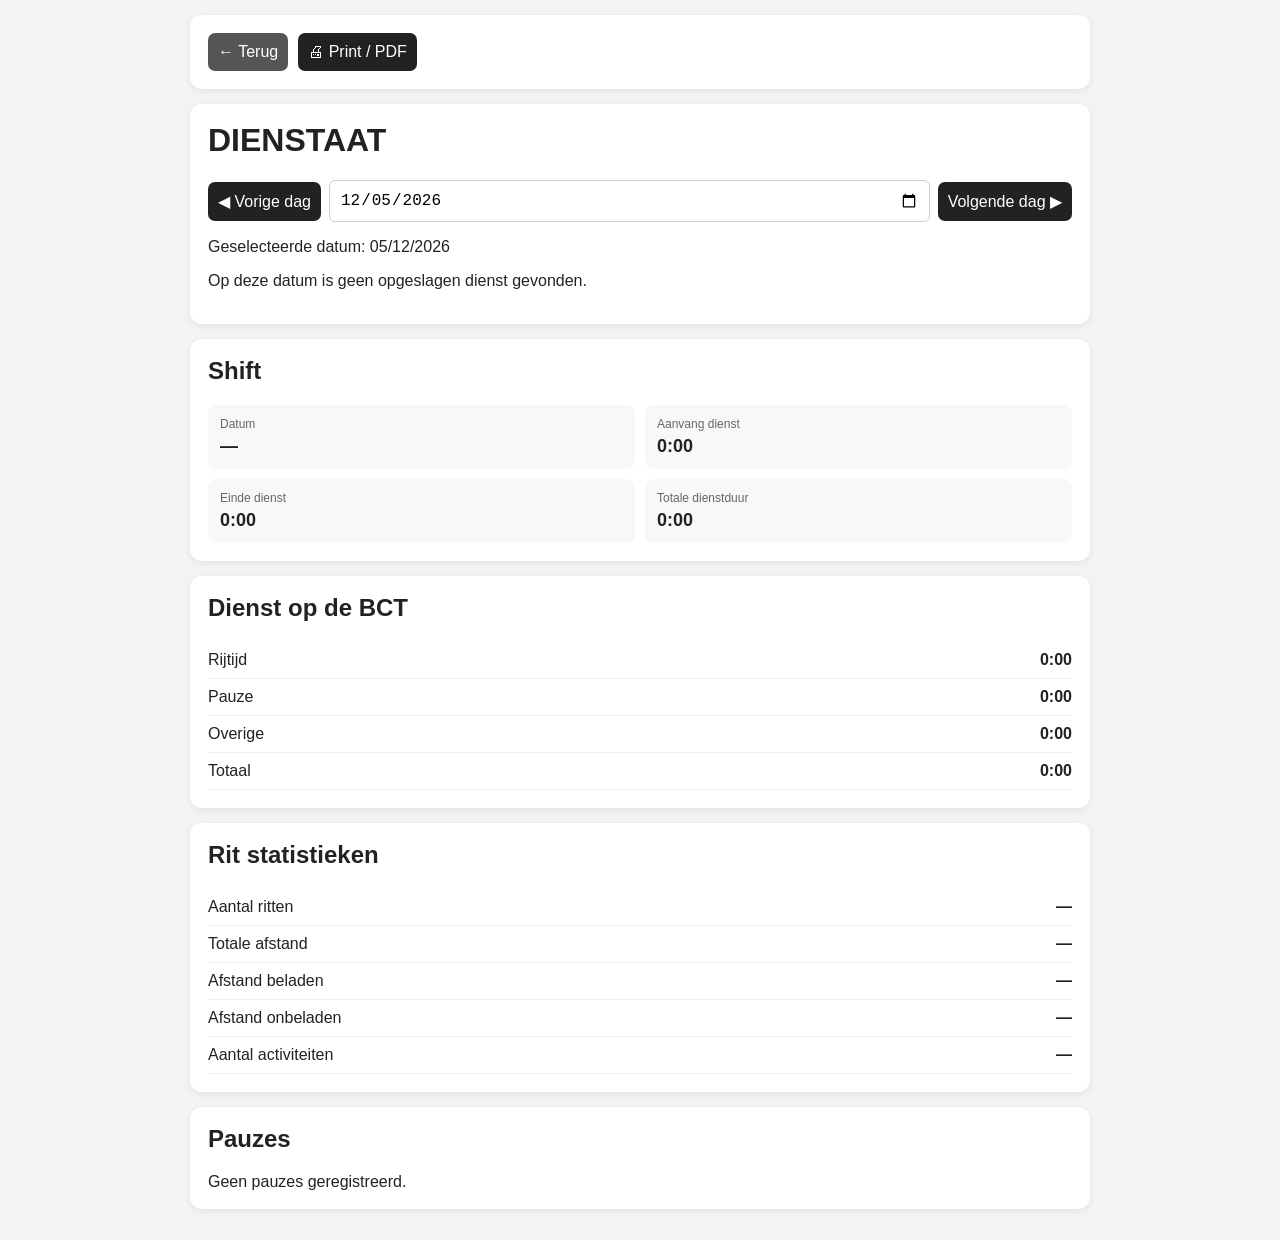
==== commit 1aca4757: "Update dienststaat.html" ====
--- a/dienststaat.html
+++ b/dienststaat.html
@@ -3,7 +3,6 @@
 <head>
 <meta charset="UTF-8">
 <meta name="viewport" content="width=device-width, initial-scale=1">
-<meta name="theme-color" content="#111827">
 <title>Dienststaat - Taxi Logbook</title>
 
 <style>
@@ -12,164 +11,115 @@
 }
 
 body {
+  font-family: Arial, sans-serif;
+  background: #f3f4f6;
+  color: #222;
   margin: 0;
-  padding: 16px;
-  background: #f3f4f6;
-  color: #111827;
-  font-family: Arial, sans-serif;
+  padding: 15px;
 }
 
 .container {
-  max-width: 850px;
+  max-width: 900px;
   margin: auto;
 }
 
 .card {
   background: white;
-  padding: 20px;
-  margin-bottom: 16px;
-  border-radius: 14px;
-  box-shadow: 0 2px 8px rgba(0,0,0,.06);
-}
-
-h1 {
-  margin: 0 0 16px;
-  font-size: 24px;
-}
-
-h2 {
-  font-size: 18px;
-  margin: 0 0 14px;
-}
-
-.navigation {
+  padding: 18px;
+  margin-bottom: 15px;
+  border-radius: 12px;
+  box-shadow: 0 2px 8px rgba(0,0,0,.08);
+}
+
+h1, h2 {
+  margin-top: 0;
+}
+
+.date-controls {
   display: flex;
   gap: 8px;
   align-items: center;
   flex-wrap: wrap;
 }
 
+button, input, select {
+  padding: 10px;
+  font-size: 16px;
+}
+
 button {
   border: none;
-  border-radius: 8px;
-  padding: 12px 16px;
-  background: #111827;
+  border-radius: 7px;
+  cursor: pointer;
+  background: #222;
   color: white;
-  font-size: 15px;
-  cursor: pointer;
-}
-
-button.secondary {
-  background: #e5e7eb;
-  color: #111827;
+}
+
+button:active {
+  opacity: .8;
 }
 
 input, select {
-  padding: 11px;
-  border: 1px solid #d1d5db;
-  border-radius: 8px;
-  font-size: 16px;
-}
-
-#datePicker {
+  border: 1px solid #ccc;
+  border-radius: 6px;
+}
+
+.date-controls input {
   flex: 1;
   min-width: 150px;
 }
 
-#shiftSelector {
-  width: 100%;
-  margin-top: 12px;
-}
-
-.stats {
+.info-grid {
   display: grid;
   grid-template-columns: repeat(2, 1fr);
-  gap: 12px;
-}
-
-.stat {
-  padding: 15px;
-  background: #f9fafb;
-  border: 1px solid #e5e7eb;
-  border-radius: 10px;
-}
-
-.stat .label {
-  font-size: 13px;
-  color: #6b7280;
-}
-
-.stat .value {
-  font-size: 23px;
+  gap: 10px;
+}
+
+.info-box {
+  background: #f8f8f8;
+  padding: 12px;
+  border-radius: 8px;
+}
+
+.label {
+  font-size: 12px;
+  color: #666;
+  margin-bottom: 5px;
+}
+
+.value {
+  font-size: 18px;
   font-weight: bold;
-  margin-top: 6px;
-}
-
-.trip {
-  border: 1px solid #e5e7eb;
-  border-radius: 10px;
-  padding: 14px;
-  margin-bottom: 10px;
-}
-
-.trip-header {
+}
+
+.row {
   display: flex;
   justify-content: space-between;
+  padding: 9px 0;
+  border-bottom: 1px solid #eee;
+  gap: 10px;
+}
+
+.empty {
+  text-align: center;
+  color: #777;
+  padding: 25px;
+}
+
+.actions {
+  display: flex;
   gap: 10px;
   flex-wrap: wrap;
-  margin-bottom: 8px;
-}
-
-.trip-type {
-  font-weight: bold;
-}
-
-.trip-route {
-  color: #374151;
-  line-height: 1.6;
-  margin-top: 8px;
-  word-break: break-word;
-}
-
-.trip-details {
-  display: flex;
-  gap: 15px;
-  flex-wrap: wrap;
-  margin-top: 10px;
-  color: #4b5563;
-  font-size: 14px;
-}
-
-.badge {
-  padding: 5px 9px;
-  border-radius: 20px;
-  background: #e5e7eb;
-  font-size: 12px;
-  font-weight: bold;
-}
-
-.empty {
-  padding: 20px;
-  text-align: center;
-  color: #6b7280;
-  background: #f9fafb;
-  border-radius: 10px;
-}
-
-.total {
-  font-weight: bold;
-  color: #059669;
-}
-
-.small {
-  font-size: 13px;
-  color: #6b7280;
-}
-
-hr {
-  border: 0;
-  border-top: 1px solid #e5e7eb;
-  margin: 16px 0;
+}
+
+.back {
+  background: #555;
+}
+
+@media (max-width: 500px) {
+  .info-grid {
+    grid-template-columns: 1fr;
+  }
 }
 
 @media print {
@@ -178,34 +128,13 @@
     padding: 0;
   }
 
+  .no-print {
+    display: none !important;
+  }
+
   .card {
     box-shadow: none;
     border: 1px solid #ddd;
-    break-inside: avoid;
-  }
-
-  button,
-  .navigation,
-  #shiftSelector {
-    display: none !important;
-  }
-}
-
-@media (max-width: 500px) {
-  .stats {
-    grid-template-columns: 1fr 1fr;
-  }
-
-  body {
-    padding: 10px;
-  }
-
-  .card {
-    padding: 15px;
-  }
-
-  .stat .value {
-    font-size: 20px;
   }
 }
 </style>
@@ -215,11 +144,419 @@
 
 <div class="container">
 
+  <div class="card no-print">
+    <div class="actions">
+      <button class="back" onclick="history.back()">← Terug</button>
+      <button onclick="window.print()">🖨 Print / PDF</button>
+    </div>
+  </div>
+
   <div class="card">
-    <h1>📋 Dienststaat</h1>
-
-    <div class="navigation">
-      <button class="secondary" id="prevDay">◀</button>
+    <h1>DIENSTAAT</h1>
+
+    <div class="date-controls no-print">
+      <button id="prevDay">◀ Vorige dag</button>
       <input type="date" id="datePicker">
-      <button class="secondary" id="nextDay">▶</button>
-      <button onclick
+      <button id="nextDay">Volgende dag ▶</button>
+    </div>
+
+    <div id="shiftSelectorBox" style="display:none; margin-top:15px;">
+      <label for="shiftSelector"><b>Vardiya seç:</b></label>
+      <select id="shiftSelector"></select>
+    </div>
+
+    <p id="selectedDateText"></p>
+    <p id="status"></p>
+  </div>
+
+  <div class="card">
+    <h2>Shift</h2>
+    <div class="info-grid">
+      <div class="info-box">
+        <div class="label">Datum</div>
+        <div class="value" id="datum">—</div>
+      </div>
+
+      <div class="info-box">
+        <div class="label">Aanvang dienst</div>
+        <div class="value" id="startTime">—</div>
+      </div>
+
+      <div class="info-box">
+        <div class="label">Einde dienst</div>
+        <div class="value" id="endTime">—</div>
+      </div>
+
+      <div class="info-box">
+        <div class="label">Totale dienstduur</div>
+        <div class="value" id="totalTime">—</div>
+      </div>
+    </div>
+  </div>
+
+  <div class="card">
+    <h2>Dienst op de BCT</h2>
+
+    <div class="row">
+      <span>Rijtijd</span>
+      <strong id="drivingTime">0:00</strong>
+    </div>
+
+    <div class="row">
+      <span>Pauze</span>
+      <strong id="pauseTime">0:00</strong>
+    </div>
+
+    <div class="row">
+      <span>Overige</span>
+      <strong id="otherTime">0:00</strong>
+    </div>
+
+    <div class="row">
+      <span>Totaal</span>
+      <strong id="totalBCT">0:00</strong>
+    </div>
+  </div>
+
+  <div class="card">
+    <h2>Rit statistieken</h2>
+
+    <div class="row">
+      <span>Aantal ritten</span>
+      <strong id="tripCount">0</strong>
+    </div>
+
+    <div class="row">
+      <span>Totale afstand</span>
+      <strong id="totalDistance">0.00 km</strong>
+    </div>
+
+    <div class="row">
+      <span>Afstand beladen</span>
+      <strong id="loadedDistance">0.00 km</strong>
+    </div>
+
+    <div class="row">
+      <span>Afstand onbeladen</span>
+      <strong id="emptyDistance">0.00 km</strong>
+    </div>
+
+    <div class="row">
+      <span>Aantal activiteiten</span>
+      <strong id="activityCount">0</strong>
+    </div>
+  </div>
+
+  <div class="card">
+    <h2>Pauzes</h2>
+    <div id="pauseList">Geen pauzes geregistreerd.</div>
+  </div>
+
+</div>
+
+<script>
+"use strict";
+
+const SHIFT_HISTORY_KEY = "taxi_shifts_history";
+const SHIFT_KEY = "taxi_shift";
+const TRIPS_KEY = "taxi_trips";
+
+const datePicker = document.getElementById("datePicker");
+const shiftSelector = document.getElementById("shiftSelector");
+const shiftSelectorBox = document.getElementById("shiftSelectorBox");
+
+function readStorage(key, fallback) {
+  try {
+    return JSON.parse(localStorage.getItem(key)) ?? fallback;
+  } catch {
+    return fallback;
+  }
+}
+
+function getAllShifts() {
+  let shifts = readStorage(SHIFT_HISTORY_KEY, []);
+
+  if (!Array.isArray(shifts)) shifts = [];
+
+  const current = readStorage(SHIFT_KEY, null);
+
+  // Aktif veya son vardiyayı da geçmiş listesine ekle,
+  // ama aynı vardiyayı iki kez gösterme.
+  if (current && current.startTime) {
+    const exists = shifts.some(s =>
+      (s.id && current.id && s.id === current.id) ||
+      s.startTime === current.startTime
+    );
+
+    if (!exists) shifts.push(current);
+  }
+
+  return shifts;
+}
+
+function getTrips() {
+  const trips = readStorage(TRIPS_KEY, []);
+  return Array.isArray(trips) ? trips : [];
+}
+
+function dateKey(date) {
+  const d = new Date(date);
+  if (isNaN(d)) return "";
+
+  const year = d.getFullYear();
+  const month = String(d.getMonth() + 1).padStart(2, "0");
+  const day = String(d.getDate()).padStart(2, "0");
+
+  return `${year}-${month}-${day}`;
+}
+
+function localDateKeyFromISO(iso) {
+  if (!iso) return "";
+
+  const d = new Date(iso);
+  if (isNaN(d)) return "";
+
+  return dateKey(d);
+}
+
+function formatTime(iso) {
+  if (!iso) return "—";
+
+  return new Date(iso).toLocaleTimeString("nl-BE", {
+    hour: "2-digit",
+    minute: "2-digit"
+  });
+}
+
+function formatDateDisplay(date) {
+  if (!date) return "—";
+
+  return new Date(date + "T12:00:00").toLocaleDateString("nl-BE", {
+    day: "2-digit",
+    month: "2-digit",
+    year: "numeric"
+  });
+}
+
+function durationMs(start, end) {
+  if (!start || !end) return 0;
+
+  const result = new Date(end) - new Date(start);
+  return Math.max(0, result);
+}
+
+function formatDuration(ms) {
+  const minutes = Math.floor(Math.max(0, ms) / 60000);
+  const hours = Math.floor(minutes / 60);
+  const remaining = minutes % 60;
+
+  return `${hours}:${String(remaining).padStart(2, "0")}`;
+}
+
+function shiftDuration(shift) {
+  if (!shift?.startTime) return 0;
+
+  const end = shift.endTime || new Date().toISOString();
+
+  return durationMs(shift.startTime, end);
+}
+
+function pauseDuration(shift) {
+  if (!Array.isArray(shift?.pauses)) return 0;
+
+  let total = 0;
+
+  shift.pauses.forEach(p => {
+    const end = p.endTime || new Date().toISOString();
+    total += durationMs(p.startTime, end);
+  });
+
+  return total;
+}
+
+function tripsForShift(shift) {
+  if (!shift) return [];
+
+  const trips = getTrips();
+
+  return trips.filter(t => {
+    if (!t.startTime) return false;
+
+    const tripDate = localDateKeyFromISO(t.startTime);
+    const shiftDate = localDateKeyFromISO(shift.startTime);
+
+    return tripDate === shiftDate &&
+      new Date(t.startTime) >= new Date(shift.startTime) &&
+      (!shift.endTime || new Date(t.startTime) <= new Date(shift.endTime));
+  });
+}
+
+function getShiftsForDate(date) {
+  return getAllShifts()
+    .filter(s => localDateKeyFromISO(s.startTime) === date)
+    .sort((a, b) => new Date(a.startTime) - new Date(b.startTime));
+}
+
+function renderDate(date) {
+  const shifts = getShiftsForDate(date);
+
+  document.getElementById("selectedDateText").textContent =
+    "Geselecteerde datum: " + formatDateDisplay(date);
+
+  if (!shifts.length) {
+    shiftSelectorBox.style.display = "none";
+    document.getElementById("status").textContent =
+      "Op deze datum is geen opgeslagen dienst gevonden.";
+
+    clearDisplay();
+    return;
+  }
+
+  if (shifts.length > 1) {
+    shiftSelectorBox.style.display = "block";
+
+    shiftSelector.innerHTML = shifts.map((s, i) => {
+      return `<option value="${i}">Dienst ${i + 1} · ${formatTime(s.startTime)}</option>`;
+    }).join("");
+  } else {
+    shiftSelectorBox.style.display = "none";
+  }
+
+  showShift(shifts[Number(shiftSelector.value) || 0], date);
+}
+
+function clearDisplay() {
+  [
+    "datum", "startTime", "endTime", "totalTime",
+    "drivingTime", "pauseTime", "otherTime", "totalBCT",
+    "tripCount", "totalDistance", "loadedDistance",
+    "emptyDistance", "activityCount"
+  ].forEach(id => {
+    document.getElementById(id).textContent =
+      id.includes("Time") || id.includes("BCT") ? "0:00" : "—";
+  });
+
+  document.getElementById("pauseList").textContent =
+    "Geen pauzes geregistreerd.";
+}
+
+function showShift(shift, date) {
+  if (!shift) {
+    clearDisplay();
+    return;
+  }
+
+  document.getElementById("status").textContent =
+    shift.active ? "Dienst is nog actief." : "Dienst afgesloten.";
+
+  document.getElementById("datum").textContent =
+    formatDateDisplay(date);
+
+  document.getElementById("startTime").textContent =
+    formatTime(shift.startTime);
+
+  document.getElementById("endTime").textContent =
+    formatTime(shift.endTime);
+
+  const total = shiftDuration(shift);
+  const pauses = pauseDuration(shift);
+
+  document.getElementById("totalTime").textContent =
+    formatDuration(total);
+
+  document.getElementById("pauseTime").textContent =
+    formatDuration(pauses);
+
+  const trips = tripsForShift(shift);
+
+  let driving = 0;
+  let totalKm = 0;
+  let loadedKm = 0;
+  let emptyKm = 0;
+
+  trips.forEach(t => {
+    driving += durationMs(t.startTime, t.endTime);
+    const km = Number(t.distanceKm || 0);
+
+    totalKm += km;
+
+    // Uber/Bolt/Normal türlerini beladen olarak varsayıyoruz.
+    loadedKm += km;
+  });
+
+  const other = Math.max(0, total - driving - pauses);
+
+  document.getElementById("drivingTime").textContent =
+    formatDuration(driving);
+
+  document.getElementById("otherTime").textContent =
+    formatDuration(other);
+
+  document.getElementById("totalBCT").textContent =
+    formatDuration(total);
+
+  document.getElementById("tripCount").textContent =
+    trips.length;
+
+  document.getElementById("totalDistance").textContent =
+    totalKm.toFixed(2) + " km";
+
+  document.getElementById("loadedDistance").textContent =
+    loadedKm.toFixed(2) + " km";
+
+  document.getElementById("emptyDistance").textContent =
+    emptyKm.toFixed(2) + " km";
+
+  document.getElementById("activityCount").textContent =
+    trips.length;
+
+  renderPauses(shift);
+}
+
+function renderPauses(shift) {
+  const box = document.getElementById("pauseList");
+
+  if (!Array.isArray(shift.pauses) || !shift.pauses.length) {
+    box.textContent = "Geen pauzes geregistreerd.";
+    return;
+  }
+
+  box.innerHTML = shift.pauses.map((p, i) => `
+    <div class="row">
+      <span>Pauze ${i + 1}</span>
+      <strong>${formatTime(p.startTime)} – ${formatTime(p.endTime)}</strong>
+    </div>
+  `).join("");
+}
+
+function refresh() {
+  const date = datePicker.value;
+  renderDate(date);
+}
+
+function moveDate(days) {
+  const d = new Date(datePicker.value + "T12:00:00");
+  d.setDate(d.getDate() + days);
+
+  datePicker.value = dateKey(d);
+  refresh();
+}
+
+document.getElementById("prevDay").addEventListener("click", () => moveDate(-1));
+document.getElementById("nextDay").addEventListener("click", () => moveDate(1));
+datePicker.addEventListener("change", refresh);
+
+shiftSelector.addEventListener("change", () => {
+  const date = datePicker.value;
+  const shifts = getShiftsForDate(date);
+
+  showShift(shifts[Number(shiftSelector.value) || 0], date);
+});
+
+// Vandaag als standaard datum
+datePicker.value = dateKey(new Date());
+refresh();
+</script>
+
+</body>
+</html>
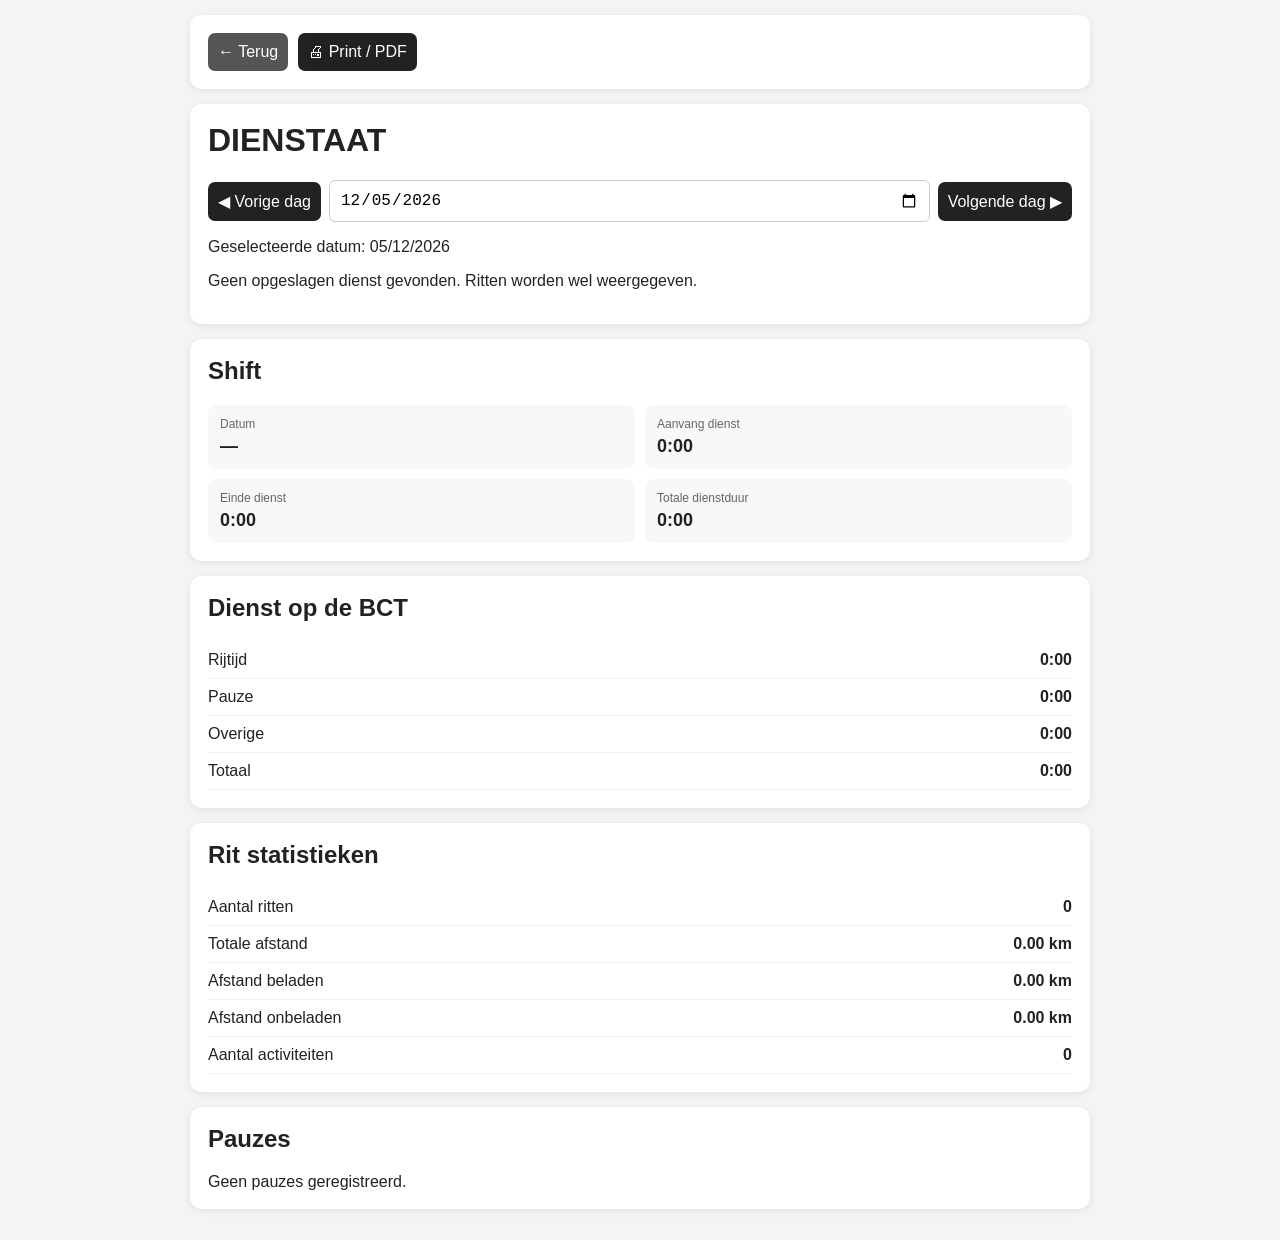
==== commit 3e18d5e6: "Update dienststaat.html" ====
--- a/dienststaat.html
+++ b/dienststaat.html
@@ -6,9 +6,7 @@
 <title>Dienststaat - Taxi Logbook</title>
 
 <style>
-* {
-  box-sizing: border-box;
-}
+* { box-sizing: border-box; }
 
 body {
   font-family: Arial, sans-serif;
@@ -18,10 +16,7 @@
   padding: 15px;
 }
 
-.container {
-  max-width: 900px;
-  margin: auto;
-}
+.container { max-width: 900px; margin: auto; }
 
 .card {
   background: white;
@@ -31,9 +26,7 @@
   box-shadow: 0 2px 8px rgba(0,0,0,.08);
 }
 
-h1, h2 {
-  margin-top: 0;
-}
+h1, h2 { margin-top: 0; }
 
 .date-controls {
   display: flex;
@@ -42,10 +35,7 @@
   flex-wrap: wrap;
 }
 
-button, input, select {
-  padding: 10px;
-  font-size: 16px;
-}
+button, input, select { padding: 10px; font-size: 16px; }
 
 button {
   border: none;
@@ -55,19 +45,14 @@
   color: white;
 }
 
-button:active {
-  opacity: .8;
-}
+button:active { opacity: .8; }
 
 input, select {
   border: 1px solid #ccc;
   border-radius: 6px;
 }
 
-.date-controls input {
-  flex: 1;
-  min-width: 150px;
-}
+.date-controls input { flex: 1; min-width: 150px; }
 
 .info-grid {
   display: grid;
@@ -81,16 +66,8 @@
   border-radius: 8px;
 }
 
-.label {
-  font-size: 12px;
-  color: #666;
-  margin-bottom: 5px;
-}
-
-.value {
-  font-size: 18px;
-  font-weight: bold;
-}
+.label { font-size: 12px; color: #666; margin-bottom: 5px; }
+.value { font-size: 18px; font-weight: bold; }
 
 .row {
   display: flex;
@@ -100,157 +77,81 @@
   gap: 10px;
 }
 
-.empty {
-  text-align: center;
-  color: #777;
-  padding: 25px;
-}
-
-.actions {
-  display: flex;
-  gap: 10px;
-  flex-wrap: wrap;
-}
-
-.back {
-  background: #555;
-}
+.empty { text-align: center; color: #777; padding: 25px; }
+.actions { display: flex; gap: 10px; flex-wrap: wrap; }
+.back { background: #555; }
 
 @media (max-width: 500px) {
-  .info-grid {
-    grid-template-columns: 1fr;
-  }
+  .info-grid { grid-template-columns: 1fr; }
 }
 
 @media print {
-  body {
-    background: white;
-    padding: 0;
-  }
-
-  .no-print {
-    display: none !important;
-  }
-
-  .card {
-    box-shadow: none;
-    border: 1px solid #ddd;
-  }
+  body { background: white; padding: 0; }
+  .no-print { display: none !important; }
+  .card { box-shadow: none; border: 1px solid #ddd; }
 }
 </style>
 </head>
 
 <body>
-
 <div class="container">
 
-  <div class="card no-print">
-    <div class="actions">
-      <button class="back" onclick="history.back()">← Terug</button>
-      <button onclick="window.print()">🖨 Print / PDF</button>
-    </div>
+<div class="card no-print">
+  <div class="actions">
+    <button class="back" onclick="history.back()">← Terug</button>
+    <button onclick="window.print()">🖨 Print / PDF</button>
   </div>
-
-  <div class="card">
-    <h1>DIENSTAAT</h1>
-
-    <div class="date-controls no-print">
-      <button id="prevDay">◀ Vorige dag</button>
-      <input type="date" id="datePicker">
-      <button id="nextDay">Volgende dag ▶</button>
-    </div>
-
-    <div id="shiftSelectorBox" style="display:none; margin-top:15px;">
-      <label for="shiftSelector"><b>Vardiya seç:</b></label>
-      <select id="shiftSelector"></select>
-    </div>
-
-    <p id="selectedDateText"></p>
-    <p id="status"></p>
+</div>
+
+<div class="card">
+  <h1>DIENSTAAT</h1>
+
+  <div class="date-controls no-print">
+    <button id="prevDay">◀ Vorige dag</button>
+    <input type="date" id="datePicker">
+    <button id="nextDay">Volgende dag ▶</button>
   </div>
 
-  <div class="card">
-    <h2>Shift</h2>
-    <div class="info-grid">
-      <div class="info-box">
-        <div class="label">Datum</div>
-        <div class="value" id="datum">—</div>
-      </div>
-
-      <div class="info-box">
-        <div class="label">Aanvang dienst</div>
-        <div class="value" id="startTime">—</div>
-      </div>
-
-      <div class="info-box">
-        <div class="label">Einde dienst</div>
-        <div class="value" id="endTime">—</div>
-      </div>
-
-      <div class="info-box">
-        <div class="label">Totale dienstduur</div>
-        <div class="value" id="totalTime">—</div>
-      </div>
-    </div>
+  <div id="shiftSelectorBox" style="display:none; margin-top:15px;">
+    <label for="shiftSelector"><b>Vardiya seç:</b></label>
+    <select id="shiftSelector"></select>
   </div>
 
-  <div class="card">
-    <h2>Dienst op de BCT</h2>
-
-    <div class="row">
-      <span>Rijtijd</span>
-      <strong id="drivingTime">0:00</strong>
-    </div>
-
-    <div class="row">
-      <span>Pauze</span>
-      <strong id="pauseTime">0:00</strong>
-    </div>
-
-    <div class="row">
-      <span>Overige</span>
-      <strong id="otherTime">0:00</strong>
-    </div>
-
-    <div class="row">
-      <span>Totaal</span>
-      <strong id="totalBCT">0:00</strong>
-    </div>
+  <p id="selectedDateText"></p>
+  <p id="status"></p>
+</div>
+
+<div class="card">
+  <h2>Shift</h2>
+  <div class="info-grid">
+    <div class="info-box"><div class="label">Datum</div><div class="value" id="datum">—</div></div>
+    <div class="info-box"><div class="label">Aanvang dienst</div><div class="value" id="startTime">—</div></div>
+    <div class="info-box"><div class="label">Einde dienst</div><div class="value" id="endTime">—</div></div>
+    <div class="info-box"><div class="label">Totale dienstduur</div><div class="value" id="totalTime">—</div></div>
   </div>
-
-  <div class="card">
-    <h2>Rit statistieken</h2>
-
-    <div class="row">
-      <span>Aantal ritten</span>
-      <strong id="tripCount">0</strong>
-    </div>
-
-    <div class="row">
-      <span>Totale afstand</span>
-      <strong id="totalDistance">0.00 km</strong>
-    </div>
-
-    <div class="row">
-      <span>Afstand beladen</span>
-      <strong id="loadedDistance">0.00 km</strong>
-    </div>
-
-    <div class="row">
-      <span>Afstand onbeladen</span>
-      <strong id="emptyDistance">0.00 km</strong>
-    </div>
-
-    <div class="row">
-      <span>Aantal activiteiten</span>
-      <strong id="activityCount">0</strong>
-    </div>
-  </div>
-
-  <div class="card">
-    <h2>Pauzes</h2>
-    <div id="pauseList">Geen pauzes geregistreerd.</div>
-  </div>
+</div>
+
+<div class="card">
+  <h2>Dienst op de BCT</h2>
+  <div class="row"><span>Rijtijd</span><strong id="drivingTime">0:00</strong></div>
+  <div class="row"><span>Pauze</span><strong id="pauseTime">0:00</strong></div>
+  <div class="row"><span>Overige</span><strong id="otherTime">0:00</strong></div>
+  <div class="row"><span>Totaal</span><strong id="totalBCT">0:00</strong></div>
+</div>
+
+<div class="card">
+  <h2>Rit statistieken</h2>
+  <div class="row"><span>Aantal ritten</span><strong id="tripCount">0</strong></div>
+  <div class="row"><span>Totale afstand</span><strong id="totalDistance">0.00 km</strong></div>
+  <div class="row"><span>Afstand beladen</span><strong id="loadedDistance">0.00 km</strong></div>
+  <div class="row"><span>Afstand onbeladen</span><strong id="emptyDistance">0.00 km</strong></div>
+  <div class="row"><span>Aantal activiteiten</span><strong id="activityCount">0</strong></div>
+</div>
+
+<div class="card">
+  <h2>Pauzes</h2>
+  <div id="pauseList">Geen pauzes geregistreerd.</div>
+</div>
 
 </div>
 
@@ -275,19 +176,15 @@
 
 function getAllShifts() {
   let shifts = readStorage(SHIFT_HISTORY_KEY, []);
-
   if (!Array.isArray(shifts)) shifts = [];
 
   const current = readStorage(SHIFT_KEY, null);
 
-  // Aktif veya son vardiyayı da geçmiş listesine ekle,
-  // ama aynı vardiyayı iki kez gösterme.
   if (current && current.startTime) {
     const exists = shifts.some(s =>
       (s.id && current.id && s.id === current.id) ||
       s.startTime === current.startTime
     );
-
     if (!exists) shifts.push(current);
   }
 
@@ -301,262 +198,194 @@
 
 function dateKey(date) {
   const d = new Date(date);
-  if (isNaN(d)) return "";
-
-  const year = d.getFullYear();
-  const month = String(d.getMonth() + 1).padStart(2, "0");
-  const day = String(d.getDate()).padStart(2, "0");
-
-  return `${year}-${month}-${day}`;
+  if (isNaN(d.getTime())) return "";
+  return `${d.getFullYear()}-${String(d.getMonth()+1).padStart(2,"0")}-${String(d.getDate()).padStart(2,"0")}`;
 }
 
 function localDateKeyFromISO(iso) {
   if (!iso) return "";
-
   const d = new Date(iso);
-  if (isNaN(d)) return "";
-
+  if (isNaN(d.getTime())) return "";
   return dateKey(d);
 }
 
 function formatTime(iso) {
   if (!iso) return "—";
-
-  return new Date(iso).toLocaleTimeString("nl-BE", {
-    hour: "2-digit",
-    minute: "2-digit"
-  });
+  const d = new Date(iso);
+  if (isNaN(d.getTime())) return "—";
+  return d.toLocaleTimeString("nl-BE", {hour:"2-digit",minute:"2-digit"});
 }
 
 function formatDateDisplay(date) {
   if (!date) return "—";
-
-  return new Date(date + "T12:00:00").toLocaleDateString("nl-BE", {
-    day: "2-digit",
-    month: "2-digit",
-    year: "numeric"
+  return new Date(date+"T12:00:00").toLocaleDateString("nl-BE", {
+    day:"2-digit",month:"2-digit",year:"numeric"
   });
 }
 
-function durationMs(start, end) {
+function durationMs(start,end) {
   if (!start || !end) return 0;
-
-  const result = new Date(end) - new Date(start);
-  return Math.max(0, result);
+  return Math.max(0,new Date(end)-new Date(start));
 }
 
 function formatDuration(ms) {
-  const minutes = Math.floor(Math.max(0, ms) / 60000);
-  const hours = Math.floor(minutes / 60);
-  const remaining = minutes % 60;
-
-  return `${hours}:${String(remaining).padStart(2, "0")}`;
+  const minutes = Math.floor(Math.max(0,ms)/60000);
+  return `${Math.floor(minutes/60)}:${String(minutes%60).padStart(2,"0")}`;
 }
 
 function shiftDuration(shift) {
   if (!shift?.startTime) return 0;
-
-  const end = shift.endTime || new Date().toISOString();
-
-  return durationMs(shift.startTime, end);
+  return durationMs(shift.startTime,shift.endTime || new Date().toISOString());
 }
 
 function pauseDuration(shift) {
   if (!Array.isArray(shift?.pauses)) return 0;
-
-  let total = 0;
-
-  shift.pauses.forEach(p => {
-    const end = p.endTime || new Date().toISOString();
-    total += durationMs(p.startTime, end);
-  });
-
-  return total;
-}
-
-function tripsForShift(shift) {
-  if (!shift) return [];
-
-  const trips = getTrips();
-
-  return trips.filter(t => {
-    if (!t.startTime) return false;
-
-    const tripDate = localDateKeyFromISO(t.startTime);
-    const shiftDate = localDateKeyFromISO(shift.startTime);
-
-    return tripDate === shiftDate &&
-      new Date(t.startTime) >= new Date(shift.startTime) &&
-      (!shift.endTime || new Date(t.startTime) <= new Date(shift.endTime));
-  });
+  return shift.pauses.reduce((sum,p) =>
+    sum+durationMs(p.startTime,p.endTime || new Date().toISOString()),0);
+}
+
+/* FIX: ritten worden uitsluitend op kalenderdatum gefilterd */
+function tripsForShift(shift,date) {
+  const selectedDate = date || localDateKeyFromISO(shift?.startTime);
+  return getTrips()
+    .filter(t => t && t.startTime && localDateKeyFromISO(t.startTime) === selectedDate)
+    .sort((a,b) => new Date(a.startTime)-new Date(b.startTime));
 }
 
 function getShiftsForDate(date) {
   return getAllShifts()
     .filter(s => localDateKeyFromISO(s.startTime) === date)
-    .sort((a, b) => new Date(a.startTime) - new Date(b.startTime));
+    .sort((a,b) => new Date(a.startTime)-new Date(b.startTime));
 }
 
 function renderDate(date) {
   const shifts = getShiftsForDate(date);
 
   document.getElementById("selectedDateText").textContent =
-    "Geselecteerde datum: " + formatDateDisplay(date);
+    "Geselecteerde datum: "+formatDateDisplay(date);
 
   if (!shifts.length) {
     shiftSelectorBox.style.display = "none";
     document.getElementById("status").textContent =
-      "Op deze datum is geen opgeslagen dienst gevonden.";
-
-    clearDisplay();
+      "Geen opgeslagen dienst gevonden. Ritten worden wel weergegeven.";
+    showShift(null,date);
     return;
   }
 
   if (shifts.length > 1) {
     shiftSelectorBox.style.display = "block";
-
-    shiftSelector.innerHTML = shifts.map((s, i) => {
-      return `<option value="${i}">Dienst ${i + 1} · ${formatTime(s.startTime)}</option>`;
-    }).join("");
+    shiftSelector.innerHTML = shifts.map((s,i) =>
+      `<option value="${i}">Dienst ${i+1} · ${formatTime(s.startTime)}</option>`
+    ).join("");
   } else {
     shiftSelectorBox.style.display = "none";
   }
 
-  showShift(shifts[Number(shiftSelector.value) || 0], date);
+  showShift(shifts[Number(shiftSelector.value)||0],date);
 }
 
 function clearDisplay() {
-  [
-    "datum", "startTime", "endTime", "totalTime",
-    "drivingTime", "pauseTime", "otherTime", "totalBCT",
-    "tripCount", "totalDistance", "loadedDistance",
-    "emptyDistance", "activityCount"
-  ].forEach(id => {
+  ["datum","startTime","endTime","totalTime",
+   "drivingTime","pauseTime","otherTime","totalBCT",
+   "tripCount","totalDistance","loadedDistance",
+   "emptyDistance","activityCount"].forEach(id => {
     document.getElementById(id).textContent =
-      id.includes("Time") || id.includes("BCT") ? "0:00" : "—";
+      (id.includes("Time") || id.includes("BCT")) ? "0:00" : "—";
   });
-
-  document.getElementById("pauseList").textContent =
-    "Geen pauzes geregistreerd.";
-}
-
-function showShift(shift, date) {
+  document.getElementById("pauseList").textContent = "Geen pauzes geregistreerd.";
+}
+
+function showShift(shift,date) {
+  const trips = tripsForShift(shift,date);
+
   if (!shift) {
     clearDisplay();
+    renderTripStats(trips);
     return;
   }
 
   document.getElementById("status").textContent =
     shift.active ? "Dienst is nog actief." : "Dienst afgesloten.";
 
-  document.getElementById("datum").textContent =
-    formatDateDisplay(date);
-
-  document.getElementById("startTime").textContent =
-    formatTime(shift.startTime);
-
-  document.getElementById("endTime").textContent =
-    formatTime(shift.endTime);
+  document.getElementById("datum").textContent = formatDateDisplay(date);
+  document.getElementById("startTime").textContent = formatTime(shift.startTime);
+  document.getElementById("endTime").textContent = formatTime(shift.endTime);
 
   const total = shiftDuration(shift);
   const pauses = pauseDuration(shift);
 
-  document.getElementById("totalTime").textContent =
-    formatDuration(total);
-
-  document.getElementById("pauseTime").textContent =
-    formatDuration(pauses);
-
-  const trips = tripsForShift(shift);
+  document.getElementById("totalTime").textContent = formatDuration(total);
+  document.getElementById("pauseTime").textContent = formatDuration(pauses);
 
   let driving = 0;
-  let totalKm = 0;
-  let loadedKm = 0;
-  let emptyKm = 0;
+  trips.forEach(t => driving += durationMs(t.startTime,t.endTime));
+
+  const other = Math.max(0,total-driving-pauses);
+
+  document.getElementById("drivingTime").textContent = formatDuration(driving);
+  document.getElementById("otherTime").textContent = formatDuration(other);
+  document.getElementById("totalBCT").textContent = formatDuration(total);
+
+  renderTripStats(trips);
+  renderPauses(shift);
+}
+
+function renderTripStats(trips) {
+  let totalKm=0,loadedKm=0,emptyKm=0;
 
   trips.forEach(t => {
-    driving += durationMs(t.startTime, t.endTime);
-    const km = Number(t.distanceKm || 0);
-
+    const km = Number(t.distanceKm || (Number(t.distanceMeters||0)/1000)) || 0;
     totalKm += km;
-
-    // Uber/Bolt/Normal türlerini beladen olarak varsayıyoruz.
     loadedKm += km;
   });
 
-  const other = Math.max(0, total - driving - pauses);
-
-  document.getElementById("drivingTime").textContent =
-    formatDuration(driving);
-
-  document.getElementById("otherTime").textContent =
-    formatDuration(other);
-
-  document.getElementById("totalBCT").textContent =
-    formatDuration(total);
-
-  document.getElementById("tripCount").textContent =
-    trips.length;
-
-  document.getElementById("totalDistance").textContent =
-    totalKm.toFixed(2) + " km";
-
-  document.getElementById("loadedDistance").textContent =
-    loadedKm.toFixed(2) + " km";
-
-  document.getElementById("emptyDistance").textContent =
-    emptyKm.toFixed(2) + " km";
-
-  document.getElementById("activityCount").textContent =
-    trips.length;
-
-  renderPauses(shift);
+  document.getElementById("tripCount").textContent = trips.length;
+  document.getElementById("totalDistance").textContent = totalKm.toFixed(2)+" km";
+  document.getElementById("loadedDistance").textContent = loadedKm.toFixed(2)+" km";
+  document.getElementById("emptyDistance").textContent = emptyKm.toFixed(2)+" km";
+  document.getElementById("activityCount").textContent = trips.length;
 }
 
 function renderPauses(shift) {
   const box = document.getElementById("pauseList");
 
-  if (!Array.isArray(shift.pauses) || !shift.pauses.length) {
+  if (!Array.isArray(shift?.pauses) || !shift.pauses.length) {
     box.textContent = "Geen pauzes geregistreerd.";
     return;
   }
 
-  box.innerHTML = shift.pauses.map((p, i) => `
+  /* FIX: correcte HTML-tags */
+  box.innerHTML = shift.pauses.map((p,i) => `
     <div class="row">
-      <span>Pauze ${i + 1}</span>
+      <span>Pauze ${i+1}</span>
       <strong>${formatTime(p.startTime)} – ${formatTime(p.endTime)}</strong>
     </div>
   `).join("");
 }
 
 function refresh() {
-  const date = datePicker.value;
-  renderDate(date);
+  if (datePicker.value) renderDate(datePicker.value);
 }
 
 function moveDate(days) {
-  const d = new Date(datePicker.value + "T12:00:00");
-  d.setDate(d.getDate() + days);
-
+  const d = new Date((datePicker.value || dateKey(new Date()))+"T12:00:00");
+  d.setDate(d.getDate()+days);
   datePicker.value = dateKey(d);
   refresh();
 }
 
-document.getElementById("prevDay").addEventListener("click", () => moveDate(-1));
-document.getElementById("nextDay").addEventListener("click", () => moveDate(1));
-datePicker.addEventListener("change", refresh);
-
-shiftSelector.addEventListener("change", () => {
-  const date = datePicker.value;
-  const shifts = getShiftsForDate(date);
-
-  showShift(shifts[Number(shiftSelector.value) || 0], date);
+document.getElementById("prevDay").addEventListener("click",()=>moveDate(-1));
+document.getElementById("nextDay").addEventListener("click",()=>moveDate(1));
+datePicker.addEventListener("change",refresh);
+
+shiftSelector.addEventListener("change",()=>{
+  const date=datePicker.value;
+  const shifts=getShiftsForDate(date);
+  showShift(shifts[Number(shiftSelector.value)||0],date);
 });
 
-// Vandaag als standaard datum
-datePicker.value = dateKey(new Date());
+datePicker.value=dateKey(new Date());
 refresh();
 </script>
-
 </body>
 </html>
